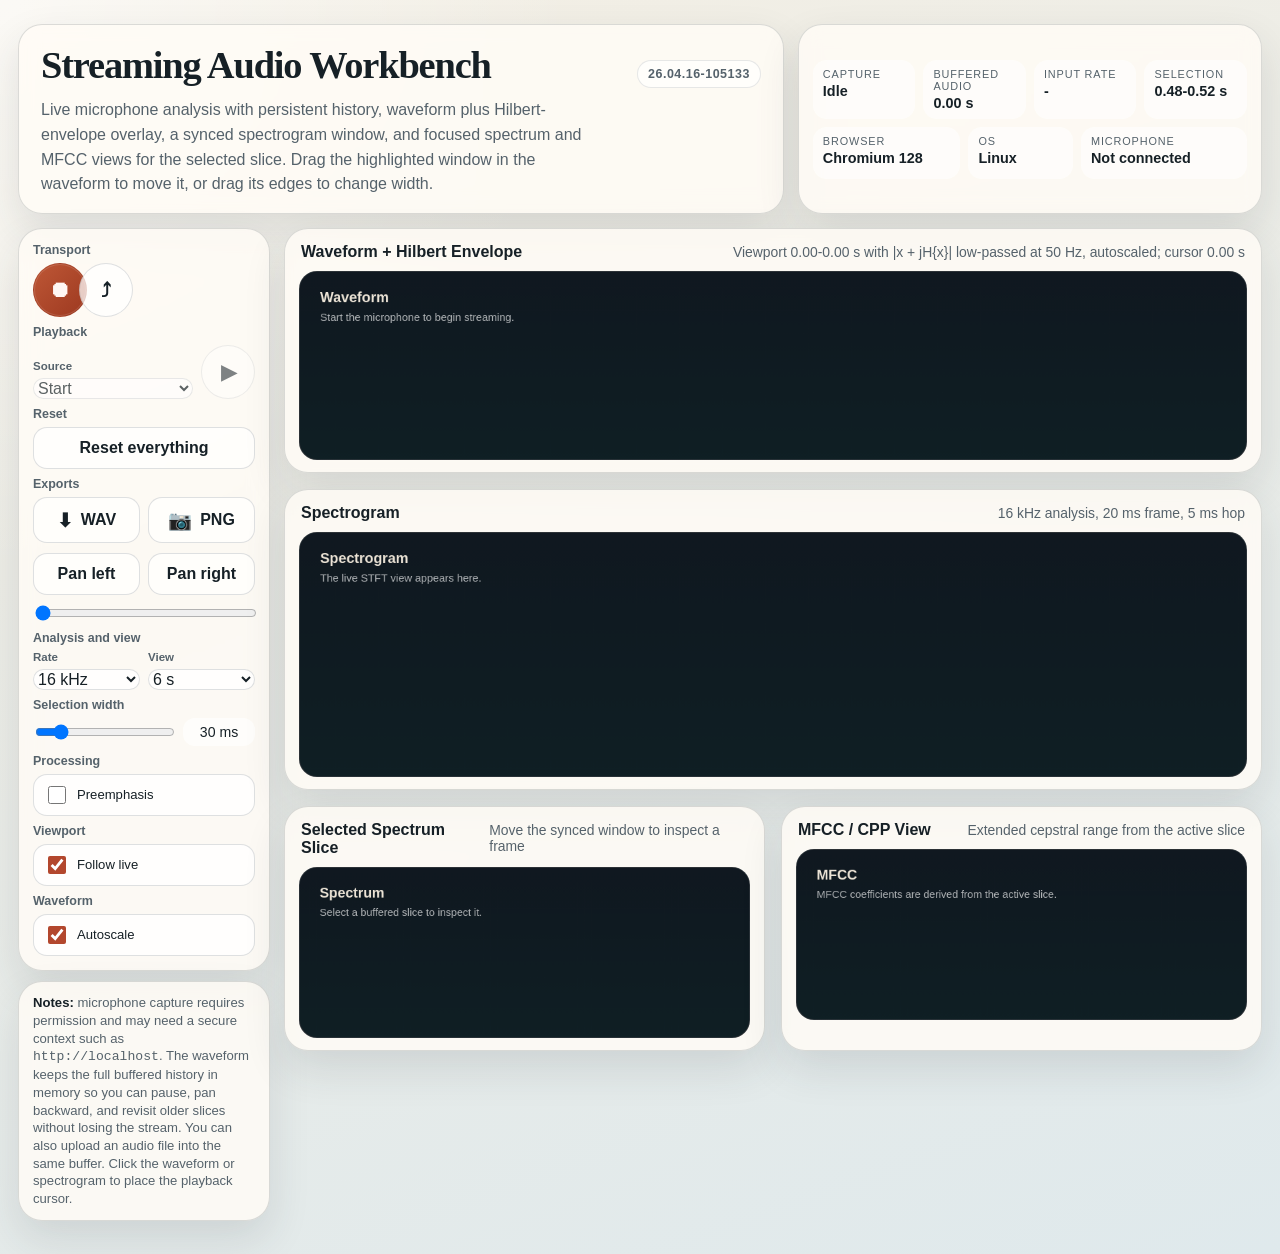
==== utilities/streaming-audio-workbench/streaming_audio_workbench.html @ 61037b50 "Add workbench update checklist and bump calver" ====
<!DOCTYPE html>
<html lang="en">
  <head>
    <meta charset="UTF-8" />
    <meta name="viewport" content="width=device-width, initial-scale=1.0" />
    <title>Streaming Audio Workbench</title>
    <style>
      :root {
        --bg-top: #f4efe4;
        --bg-bottom: #dfe9ec;
        --panel: rgba(255, 252, 246, 0.84);
        --panel-border: rgba(58, 71, 80, 0.18);
        --text: #162026;
        --muted: #55626b;
        --accent: #b3472d;
        --accent-soft: rgba(179, 71, 45, 0.14);
        --accent-strong: rgba(179, 71, 45, 0.78);
        --teal: #1d6b72;
        --shadow: 0 18px 42px rgba(40, 53, 61, 0.12);
      }

      * {
        box-sizing: border-box;
      }

      body {
        margin: 0;
        min-height: 100vh;
        font-family: "Avenir Next", "Segoe UI", sans-serif;
        color: var(--text);
        background:
          radial-gradient(circle at top left, rgba(255, 255, 255, 0.65), transparent 32%),
          linear-gradient(160deg, var(--bg-top), var(--bg-bottom));
      }

      .page {
        max-width: 1520px;
        margin: 0 auto;
        padding: 24px 18px 34px;
      }

      .hero {
        display: grid;
        grid-template-columns: minmax(0, 1.65fr) minmax(320px, 1fr);
        gap: 14px;
        align-items: stretch;
        margin-bottom: 14px;
      }

      .panel {
        background: var(--panel);
        border: 1px solid var(--panel-border);
        border-radius: 24px;
        box-shadow: var(--shadow);
        backdrop-filter: blur(10px);
      }

      .hero-copy {
        padding: 20px 22px 16px;
      }

      .hero-title-row {
        display: flex;
        align-items: baseline;
        justify-content: space-between;
        gap: 14px;
        margin-bottom: 10px;
      }

      h1 {
        margin: 0;
        font-family: Georgia, "Times New Roman", serif;
        font-size: clamp(2rem, 3vw, 3rem);
        font-weight: 600;
        line-height: 1.05;
        letter-spacing: -0.03em;
      }

      .version-badge {
        flex: 0 0 auto;
        padding: 6px 10px;
        border-radius: 999px;
        background: rgba(255, 255, 255, 0.72);
        border: 1px solid rgba(52, 65, 74, 0.12);
        color: var(--muted);
        font-size: 0.78rem;
        font-weight: 700;
        letter-spacing: 0.04em;
        font-variant-numeric: tabular-nums;
        white-space: nowrap;
      }

      .hero-copy p {
        margin: 0;
        max-width: 62ch;
        color: var(--muted);
        line-height: 1.55;
      }

      .status-card {
        display: flex;
        align-items: center;
        padding: 14px;
      }

      .status-grid {
        width: 100%;
        display: grid;
        gap: 8px;
      }

      .status-row {
        display: grid;
        gap: 8px;
      }

      .status-row-audio {
        grid-template-columns: repeat(4, minmax(0, 1fr));
      }

      .status-row-system {
        grid-template-columns: minmax(0, 1.2fr) minmax(0, 0.85fr) minmax(0, 1.35fr);
      }

      .metric {
        min-height: 52px;
        padding: 8px 10px;
        border-radius: 14px;
        background: rgba(255, 255, 255, 0.56);
      }

      .metric-label {
        display: block;
        font-size: 0.68rem;
        text-transform: uppercase;
        letter-spacing: 0.08em;
        color: var(--muted);
      }

      .metric-value {
        display: block;
        margin-top: 3px;
        font-size: 0.9rem;
        font-weight: 600;
      }

      .controls {
        padding: 14px;
      }

      .sidebar-stack {
        display: grid;
        gap: 10px;
        align-self: start;
      }

      .workspace {
        display: grid;
        grid-template-columns: minmax(214px, 252px) minmax(0, 1fr);
        gap: 14px;
        align-items: start;
      }

      .workspace .sidebar-stack {
        position: sticky;
        top: 20px;
      }

      .control-grid {
        display: grid;
        grid-template-columns: 1fr;
        gap: 8px;
      }

      .control {
        display: flex;
        flex-direction: column;
        gap: 6px;
      }

      .control label,
      .range-label,
      .toggle-label {
        font-size: 0.78rem;
        font-weight: 600;
        color: var(--muted);
      }

      .split-row {
        display: grid;
        grid-template-columns: repeat(2, minmax(0, 1fr));
        gap: 8px;
      }

      .mini-field {
        display: flex;
        flex-direction: column;
        gap: 6px;
      }

      .mini-label {
        font-size: 0.72rem;
        font-weight: 600;
        color: var(--muted);
      }

      button,
      select,
      input[type="range"] {
        width: 100%;
      }

      button,
      select {
        border: 1px solid rgba(52, 65, 74, 0.16);
        border-radius: 14px;
        background: rgba(255, 255, 255, 0.82);
        color: var(--text);
        font: inherit;
      }

      button {
        padding: 11px 14px;
        font-weight: 600;
        cursor: pointer;
        transition: transform 140ms ease, box-shadow 140ms ease, background 140ms ease;
      }

      button:hover:not(:disabled) {
        transform: translateY(-1px);
        box-shadow: 0 10px 18px rgba(34, 47, 56, 0.1);
      }

      button:disabled {
        cursor: default;
        opacity: 0.55;
      }

      [hidden] {
        display: none !important;
      }

      .primary {
        background: linear-gradient(135deg, #be5736, #9d3920);
        color: #fff7f4;
        border-color: rgba(137, 49, 27, 0.2);
      }

      .secondary {
        background: rgba(255, 255, 255, 0.74);
      }

      .transport-row {
        display: grid;
        grid-template-columns: repeat(5, minmax(0, 1fr));
        gap: 8px;
        justify-items: start;
      }

      .action-row {
        display: grid;
        grid-template-columns: repeat(2, minmax(0, 1fr));
        gap: 8px;
      }

      .playback-row {
        display: grid;
        grid-template-columns: minmax(0, 1fr) auto;
        gap: 8px;
        align-items: end;
      }

      .playback-actions {
        display: grid;
        grid-auto-flow: column;
        grid-auto-columns: min-content;
        gap: 6px;
      }

      .transport-button {
        display: inline-flex;
        align-items: center;
        justify-content: center;
        gap: 8px;
        min-height: 46px;
        padding: 10px 12px;
      }

      .transport-icon {
        font-size: 1.2rem;
        line-height: 1;
      }

      .icon-only {
        gap: 0;
        width: 54px;
        min-width: 54px;
        min-height: 54px;
        padding: 0;
        border-radius: 999px;
        font-size: 0;
      }

      .icon-only .transport-icon {
        font-size: 1.25rem;
      }

      .transport-record {
        box-shadow: inset 0 0 0 1px rgba(255, 255, 255, 0.12);
      }

      .transport-record .transport-icon {
        font-size: 1.35rem;
      }

      .toggle {
        display: flex;
        align-items: center;
        gap: 8px;
        padding: 8px 10px;
        border-radius: 14px;
        background: rgba(255, 255, 255, 0.82);
        border: 1px solid rgba(52, 65, 74, 0.16);
        font-size: 0.82rem;
        line-height: 1.25;
      }

      .toggle input {
        width: 18px;
        height: 18px;
        accent-color: var(--accent);
      }

      .range-with-output {
        display: grid;
        grid-template-columns: minmax(0, 1fr) auto;
        gap: 10px;
        align-items: center;
      }

      .range-output {
        min-width: 4.5rem;
        padding: 6px 8px;
        border-radius: 12px;
        text-align: center;
        font-size: 0.88rem;
        font-variant-numeric: tabular-nums;
        background: rgba(255, 255, 255, 0.66);
      }

      .pan-row {
        display: grid;
        grid-template-columns: repeat(2, minmax(0, 1fr));
        gap: 8px;
        margin-top: 2px;
        align-items: center;
      }

      .pan-row input[type="range"] {
        grid-column: 1 / -1;
      }

      .plots {
        display: grid;
        gap: 16px;
      }

      .plot-span-2 {
        grid-column: 1 / -1;
      }

      .plot-card {
        padding: 14px 14px 12px;
      }

      .plot-head {
        display: flex;
        justify-content: space-between;
        gap: 10px;
        align-items: baseline;
        margin: 0 2px 10px;
      }

      .plot-title {
        margin: 0;
        font-size: 1rem;
        font-weight: 700;
      }

      .plot-subtitle {
        color: var(--muted);
        font-size: 0.87rem;
      }

      canvas {
        width: 100%;
        display: block;
        border-radius: 18px;
        background:
          linear-gradient(180deg, rgba(17, 27, 34, 0.98), rgba(15, 22, 28, 0.95)),
          linear-gradient(135deg, rgba(29, 107, 114, 0.18), rgba(179, 71, 45, 0.14));
        border: 1px solid rgba(255, 255, 255, 0.08);
      }

      .bottom-row {
        display: grid;
        grid-template-columns: repeat(2, minmax(0, 1fr));
        gap: 16px;
      }

      .help {
        padding: 12px 14px;
        color: var(--muted);
        line-height: 1.35;
        font-size: 0.82rem;
      }

      .help strong {
        color: var(--text);
      }

      @media (max-width: 980px) {
        .hero,
        .workspace,
        .bottom-row {
          grid-template-columns: 1fr;
        }

        .hero-title-row {
          flex-direction: column;
          align-items: flex-start;
          gap: 8px;
        }

        .status-row-audio,
        .status-row-system {
          grid-template-columns: repeat(2, minmax(0, 1fr));
        }

        .workspace .sidebar-stack {
          position: static;
        }

        .pan-row {
          grid-template-columns: 1fr;
        }

        .transport-row {
          grid-template-columns: repeat(2, minmax(0, 1fr));
        }

        .action-row {
          grid-template-columns: 1fr;
        }

        .playback-row {
          grid-template-columns: 1fr;
        }
      }
    </style>
  </head>
  <body>
    <main class="page">
      <section class="hero">
        <article class="panel hero-copy">
          <div class="hero-title-row">
            <h1>Streaming Audio Workbench</h1>
            <span class="version-badge" id="versionLabel">26.04.16-105133</span>
          </div>
          <p>
            Live microphone analysis with persistent history, waveform plus Hilbert-envelope
            overlay, a synced spectrogram window, and focused spectrum and MFCC views for the
            selected slice. Drag the highlighted window in the waveform to move it, or drag its
            edges to change width.
          </p>
        </article>
        <aside class="panel status-card">
          <div class="status-grid">
            <div class="status-row status-row-audio">
              <div class="metric">
                <span class="metric-label">Capture</span>
                <span class="metric-value" id="statusLabel">Idle</span>
              </div>
              <div class="metric">
                <span class="metric-label">Buffered Audio</span>
                <span class="metric-value" id="bufferDurationLabel">0.00 s</span>
              </div>
              <div class="metric">
                <span class="metric-label">Input Rate</span>
                <span class="metric-value" id="inputRateLabel">-</span>
              </div>
              <div class="metric">
                <span class="metric-label">Selection</span>
                <span class="metric-value" id="selectionLabel">0.00-0.03 s</span>
              </div>
            </div>
            <div class="status-row status-row-system">
              <div class="metric">
                <span class="metric-label">Browser</span>
                <span class="metric-value" id="browserLabel">Detecting...</span>
              </div>
              <div class="metric">
                <span class="metric-label">OS</span>
                <span class="metric-value" id="osLabel">Detecting...</span>
              </div>
              <div class="metric">
                <span class="metric-label">Microphone</span>
                <span class="metric-value" id="microphoneLabel">Not connected</span>
              </div>
            </div>
          </div>
        </aside>
      </section>

      <section class="workspace">
        <aside class="sidebar-stack">
          <section class="panel controls">
            <div class="control-grid">
              <div class="control">
                <label>Transport</label>
                <div class="transport-row">
                  <button
                    class="primary transport-button icon-only transport-record"
                    id="recordButton"
                    aria-label="Record"
                    title="Record"
                  >
                    <span class="transport-icon" aria-hidden="true">⏺</span>
                  </button>
                  <button
                    class="secondary transport-button icon-only"
                    id="pauseCaptureButton"
                    aria-label="Pause capture"
                    title="Pause capture"
                    hidden
                  >
                    <span class="transport-icon" aria-hidden="true">⏸</span>
                  </button>
                  <button
                    class="secondary transport-button icon-only"
                    id="resumeCaptureButton"
                    aria-label="Resume capture"
                    title="Resume capture"
                    hidden
                  >
                    <span class="transport-icon" aria-hidden="true">▶</span>
                  </button>
                  <button
                    class="secondary transport-button icon-only"
                    id="stopCaptureButton"
                    aria-label="Stop capture"
                    title="Stop capture"
                    hidden
                  >
                    <span class="transport-icon" aria-hidden="true">⏹</span>
                  </button>
                  <button
                    class="secondary transport-button icon-only"
                    id="uploadAudioButton"
                    aria-label="Upload audio file"
                    title="Upload audio file"
                  >
                    <span class="transport-icon" aria-hidden="true">⤴</span>
                  </button>
                </div>
                <input id="uploadAudioInput" type="file" accept="audio/*" hidden />
              </div>
              <div class="control">
                <label>Playback</label>
                <div class="playback-row">
                  <div class="mini-field">
                    <span class="mini-label">Source</span>
                    <select id="playbackModeSelect">
                      <option value="start">Start</option>
                      <option value="selection">Selection</option>
                      <option value="window">Window</option>
                      <option value="cursor">Cursor</option>
                    </select>
                  </div>
                  <div class="playback-actions">
                    <button
                      class="secondary transport-button icon-only"
                      id="playButton"
                      aria-label="Play buffered audio"
                      title="Play buffered audio"
                    >
                      <span class="transport-icon" aria-hidden="true">▶</span>
                    </button>
                    <button
                      class="secondary transport-button icon-only"
                      id="pausePlaybackButton"
                      aria-label="Pause playback"
                      title="Pause playback"
                      hidden
                    >
                      <span class="transport-icon" aria-hidden="true">⏸</span>
                    </button>
                    <button
                      class="secondary transport-button icon-only"
                      id="stopPlaybackButton"
                      aria-label="Stop playback"
                      title="Stop playback"
                      hidden
                    >
                      <span class="transport-icon" aria-hidden="true">⏹</span>
                    </button>
                  </div>
                </div>
              </div>
              <div class="control">
                <label>Reset</label>
                <button class="secondary" id="resetButton">Reset everything</button>
              </div>
              <div class="control">
                <label>Exports</label>
                <div class="action-row">
                  <button class="secondary transport-button" id="saveAudioButton" aria-label="Download WAV">
                    <span class="transport-icon" aria-hidden="true">⬇</span>
                    <span>WAV</span>
                  </button>
                  <button
                    class="secondary transport-button"
                    id="screenshotButton"
                    aria-label="Save PNG snapshot"
                  >
                    <span class="transport-icon" aria-hidden="true">📷</span>
                    <span>PNG</span>
                  </button>
                </div>
              </div>
              <div class="pan-row">
                <button class="secondary" id="panLeftButton">Pan left</button>
                <button class="secondary" id="panRightButton">Pan right</button>
                <input id="panSlider" type="range" min="0" max="0" step="0.01" value="0" />
              </div>
              <div class="control">
                <label>Analysis and view</label>
                <div class="split-row">
                  <div class="mini-field">
                    <span class="mini-label">Rate</span>
                    <select id="analysisRateSelect">
                      <option value="original">Original</option>
                      <option value="8000">8 kHz</option>
                      <option value="10000">10 kHz</option>
                      <option value="16000" selected>16 kHz</option>
                    </select>
                  </div>
                  <div class="mini-field">
                    <span class="mini-label">View</span>
                    <select id="viewDurationSelect">
                      <option value="2">2 s</option>
                      <option value="4">4 s</option>
                      <option value="6" selected>6 s</option>
                      <option value="10">10 s</option>
                      <option value="15">15 s</option>
                    </select>
                  </div>
                </div>
              </div>
              <div class="control">
                <label class="range-label" for="windowWidthRange">Selection width</label>
                <div class="range-with-output">
                  <input id="windowWidthRange" type="range" min="15" max="120" step="1" value="30" />
                  <output class="range-output" id="windowWidthOutput">30 ms</output>
                </div>
              </div>
              <div class="control">
                <label class="toggle-label">Processing</label>
                <div class="toggle">
                  <input id="preemphasisToggle" type="checkbox" />
                  <span>Preemphasis</span>
                </div>
              </div>
              <div class="control">
                <label class="toggle-label">Viewport</label>
                <div class="toggle">
                  <input id="followLiveToggle" type="checkbox" checked />
                  <span>Follow live</span>
                </div>
              </div>
              <div class="control">
                <label class="toggle-label">Waveform</label>
                <div class="toggle">
                  <input id="waveformAutoscaleToggle" type="checkbox" checked />
                  <span>Autoscale</span>
                </div>
              </div>
            </div>
          </section>

          <section class="panel help">
            <strong>Notes:</strong> microphone capture requires permission and may need a secure
            context such as <code>http://localhost</code>. The waveform keeps the full buffered
            history in memory so you can pause, pan backward, and revisit older slices without
            losing the stream. You can also upload an audio file into the same buffer. Click the
            waveform or spectrogram to place the playback cursor.
          </section>
        </aside>

        <section class="plots">
          <article class="panel plot-card plot-span-2">
            <div class="plot-head">
              <h2 class="plot-title">Waveform + Hilbert Envelope</h2>
              <span class="plot-subtitle" id="waveformSubtitle">No audio buffered yet</span>
            </div>
            <canvas id="waveformCanvas" width="1320" height="260"></canvas>
          </article>

          <article class="panel plot-card plot-span-2">
            <div class="plot-head">
              <h2 class="plot-title">Spectrogram</h2>
              <span class="plot-subtitle" id="spectrogramSubtitle">Fixed STFT window with synced selection overlay</span>
            </div>
            <canvas id="spectrogramCanvas" width="1320" height="340"></canvas>
          </article>

          <div class="bottom-row">
            <article class="panel plot-card">
              <div class="plot-head">
                <h2 class="plot-title">Selected Spectrum Slice</h2>
                <span class="plot-subtitle" id="spectrumSubtitle">Move the synced window to inspect a frame</span>
              </div>
              <canvas id="spectrumCanvas" width="640" height="240"></canvas>
            </article>

            <article class="panel plot-card">
              <div class="plot-head">
                <h2 class="plot-title">MFCC / CPP View</h2>
                <span class="plot-subtitle" id="mfccSubtitle">Extended cepstral range from the active slice</span>
              </div>
              <canvas id="mfccCanvas" width="640" height="240"></canvas>
            </article>
          </div>
        </section>
      </section>
    </main>

    <script>
      const buildVersion = "26.04.16-105133";

      const state = {
        audioContext: null,
        mediaStream: null,
        sourceNode: null,
        captureNode: null,
        playbackAudioContext: null,
        playbackSource: null,
        usingWorklet: false,
        isStarted: false,
        isPaused: false,
        isPlayingBack: false,
        isPlaybackPaused: false,
        inputSampleRate: 0,
        loadedAudioLabel: "",
        chunks: [],
        totalSamples: 0,
        analysisRate: "16000",
        playbackMode: "start",
        viewDurationSec: 6.0,
        viewportStartSec: 0.0,
        playCursorSec: 0.0,
        selectionCenterSec: 0.5,
        selectionWidthSec: 0.03,
        spectrogramFrameSec: 0.02,
        spectrogramHopSec: 0.005,
        hilbertEnvelopeCutoffHz: 50,
        followLive: true,
        usePreemphasis: false,
        waveformAutoScale: true,
        renderScheduled: false,
        isRendering: false,
        needsAnotherRender: false,
        dragState: null,
      };

      const elements = {
        recordButton: document.getElementById("recordButton"),
        playButton: document.getElementById("playButton"),
        resumeCaptureButton: document.getElementById("resumeCaptureButton"),
        pauseCaptureButton: document.getElementById("pauseCaptureButton"),
        stopCaptureButton: document.getElementById("stopCaptureButton"),
        uploadAudioButton: document.getElementById("uploadAudioButton"),
        uploadAudioInput: document.getElementById("uploadAudioInput"),
        pausePlaybackButton: document.getElementById("pausePlaybackButton"),
        stopPlaybackButton: document.getElementById("stopPlaybackButton"),
        resetButton: document.getElementById("resetButton"),
        saveAudioButton: document.getElementById("saveAudioButton"),
        screenshotButton: document.getElementById("screenshotButton"),
        analysisRateSelect: document.getElementById("analysisRateSelect"),
        playbackModeSelect: document.getElementById("playbackModeSelect"),
        preemphasisToggle: document.getElementById("preemphasisToggle"),
        followLiveToggle: document.getElementById("followLiveToggle"),
        waveformAutoscaleToggle: document.getElementById("waveformAutoscaleToggle"),
        viewDurationSelect: document.getElementById("viewDurationSelect"),
        windowWidthRange: document.getElementById("windowWidthRange"),
        windowWidthOutput: document.getElementById("windowWidthOutput"),
        panLeftButton: document.getElementById("panLeftButton"),
        panRightButton: document.getElementById("panRightButton"),
        panSlider: document.getElementById("panSlider"),
        waveformCanvas: document.getElementById("waveformCanvas"),
        spectrogramCanvas: document.getElementById("spectrogramCanvas"),
        spectrumCanvas: document.getElementById("spectrumCanvas"),
        mfccCanvas: document.getElementById("mfccCanvas"),
        statusLabel: document.getElementById("statusLabel"),
        bufferDurationLabel: document.getElementById("bufferDurationLabel"),
        inputRateLabel: document.getElementById("inputRateLabel"),
        selectionLabel: document.getElementById("selectionLabel"),
        browserLabel: document.getElementById("browserLabel"),
        osLabel: document.getElementById("osLabel"),
        microphoneLabel: document.getElementById("microphoneLabel"),
        versionLabel: document.getElementById("versionLabel"),
        waveformSubtitle: document.getElementById("waveformSubtitle"),
        spectrogramSubtitle: document.getElementById("spectrogramSubtitle"),
        spectrumSubtitle: document.getElementById("spectrumSubtitle"),
        mfccSubtitle: document.getElementById("mfccSubtitle"),
      };

      const paletteStops = [
        [0.0, [6, 12, 28]],
        [0.2, [16, 44, 81]],
        [0.42, [27, 102, 117]],
        [0.66, [223, 146, 65]],
        [0.84, [238, 208, 137]],
        [1.0, [255, 244, 224]],
      ];

      function clamp(value, min, max) {
        return Math.min(Math.max(value, min), max);
      }

      function nextPowerOfTwo(value) {
        let power = 1;
        while (power < value) {
          power <<= 1;
        }
        return power;
      }

      function parseBrowserInfo() {
        const userAgent = navigator.userAgent || "";
        const uaData = navigator.userAgentData;
        if (uaData && Array.isArray(uaData.brands) && uaData.brands.length) {
          const preferredBrand =
            uaData.brands.find((brand) => !/Not/i.test(brand.brand)) || uaData.brands[0];
          const version = preferredBrand.version ? ` ${preferredBrand.version}` : "";
          return `${preferredBrand.brand}${version}`.trim();
        }
        if (/Edg\//.test(userAgent)) {
          return `Microsoft Edge ${userAgent.match(/Edg\/([\d.]+)/)?.[1] || ""}`.trim();
        }
        if (/Chrome\//.test(userAgent) && !/Edg\//.test(userAgent)) {
          return `Chrome ${userAgent.match(/Chrome\/([\d.]+)/)?.[1] || ""}`.trim();
        }
        if (/Firefox\//.test(userAgent)) {
          return `Firefox ${userAgent.match(/Firefox\/([\d.]+)/)?.[1] || ""}`.trim();
        }
        if (/Safari\//.test(userAgent) && /Version\//.test(userAgent) && !/Chrome\//.test(userAgent)) {
          return `Safari ${userAgent.match(/Version\/([\d.]+)/)?.[1] || ""}`.trim();
        }
        return "Unknown browser";
      }

      function parseOsInfo() {
        const userAgent = navigator.userAgent || "";
        const platform = navigator.userAgentData?.platform || navigator.platform || "";
        if (/Windows/i.test(platform) || /Windows/i.test(userAgent)) {
          return "Windows";
        }
        if (/Mac/i.test(platform) || /Mac OS X/i.test(userAgent)) {
          return "macOS";
        }
        if (/Android/i.test(platform) || /Android/i.test(userAgent)) {
          return "Android";
        }
        if (/iPhone|iPad|iPod/i.test(userAgent)) {
          return "iOS";
        }
        if (/Linux/i.test(platform) || /Linux/i.test(userAgent)) {
          return "Linux";
        }
        return platform || "Unknown OS";
      }

      function updateEnvironmentInfo() {
        elements.browserLabel.textContent = parseBrowserInfo();
        elements.osLabel.textContent = parseOsInfo();
        elements.versionLabel.textContent = buildVersion;
      }

      function refreshMicrophoneLabel() {
        let label = "Not connected";
        const track = state.mediaStream?.getAudioTracks?.()[0];
        if (track) {
          label = track.label || "Connected microphone";
          const settings = typeof track.getSettings === "function" ? track.getSettings() : {};
          if (!track.label && settings.deviceId) {
            label = `Device ${settings.deviceId}`;
          }
        } else if (state.loadedAudioLabel) {
          label = `Loaded: ${state.loadedAudioLabel}`;
        }
        elements.microphoneLabel.textContent = label;
      }

      function totalDurationSec() {
        if (!state.inputSampleRate) {
          return 0.0;
        }
        return state.totalSamples / state.inputSampleRate;
      }

      function getViewportBounds() {
        const totalDuration = totalDurationSec();
        const start = clamp(state.viewportStartSec, 0, Math.max(0, totalDuration - state.viewDurationSec));
        const end = Math.min(totalDuration, start + state.viewDurationSec);
        return {
          start,
          end,
          duration: Math.max(1e-6, end - start),
        };
      }

      function updateStatus() {
        const totalDuration = totalDurationSec();
        elements.bufferDurationLabel.textContent = `${totalDuration.toFixed(2)} s`;
        elements.inputRateLabel.textContent = state.inputSampleRate
          ? `${Math.round(state.inputSampleRate)} Hz`
          : "-";
        const selectionStart = Math.max(0, state.selectionCenterSec - state.selectionWidthSec / 2);
        const selectionEnd = selectionStart + state.selectionWidthSec;
        elements.selectionLabel.textContent = `${selectionStart.toFixed(2)}-${selectionEnd.toFixed(2)} s`;

        if (!state.isStarted && totalDuration > 0) {
          elements.statusLabel.textContent = "Stopped";
        } else if (!state.isStarted) {
          elements.statusLabel.textContent = "Idle";
        } else if (state.isPaused) {
          elements.statusLabel.textContent = "Paused";
        } else {
          elements.statusLabel.textContent = "Recording";
        }

        updateTransportControls();
        updatePlaybackControls();
      }

      function updateTransportControls() {
        const hasCapture = state.isStarted;
        elements.recordButton.hidden = hasCapture;
        elements.pauseCaptureButton.hidden = !hasCapture || state.isPaused;
        elements.resumeCaptureButton.hidden = !hasCapture || !state.isPaused;
        elements.stopCaptureButton.hidden = !hasCapture;
      }

      function updatePlaybackControls() {
        const hasBufferedAudio = totalDurationSec() > 0;
        elements.playButton.hidden = state.isPlayingBack && !state.isPlaybackPaused;
        elements.pausePlaybackButton.hidden = !state.isPlayingBack || state.isPlaybackPaused;
        elements.stopPlaybackButton.hidden = !state.isPlayingBack;
        elements.playButton.disabled = !hasBufferedAudio;
        elements.playbackModeSelect.disabled = !hasBufferedAudio;
      }

      function getEffectiveAnalysisRate() {
        if (state.analysisRate === "original") {
          return state.inputSampleRate || 16000;
        }
        return Number(state.analysisRate) || 16000;
      }

      function updateWindowWidthOutput() {
        elements.windowWidthOutput.textContent = `${Math.round(state.selectionWidthSec * 1000)} ms`;
      }

      function syncControlsToState() {
        elements.analysisRateSelect.value = String(state.analysisRate);
        elements.playbackModeSelect.value = state.playbackMode;
        elements.viewDurationSelect.value = String(state.viewDurationSec);
        elements.windowWidthRange.value = String(Math.round(state.selectionWidthSec * 1000));
        elements.preemphasisToggle.checked = state.usePreemphasis;
        elements.followLiveToggle.checked = state.followLive;
        elements.waveformAutoscaleToggle.checked = state.waveformAutoScale;
        updateWindowWidthOutput();
      }

      function syncSelectionToViewport() {
        const totalDuration = totalDurationSec();
        if (totalDuration <= 0) {
          state.viewportStartSec = 0.0;
          state.playCursorSec = 0.0;
          state.selectionCenterSec = state.selectionWidthSec / 2;
          return;
        }

        const viewportMaxStart = Math.max(0, totalDuration - state.viewDurationSec);
        state.viewportStartSec = clamp(state.viewportStartSec, 0, viewportMaxStart);
        const viewportEnd = Math.min(totalDuration, state.viewportStartSec + state.viewDurationSec);
        const minCenter = state.viewportStartSec + state.selectionWidthSec / 2;
        const maxCenter = Math.max(minCenter, viewportEnd - state.selectionWidthSec / 2);
        state.selectionCenterSec = clamp(state.selectionCenterSec, minCenter, maxCenter);
        state.playCursorSec = clamp(state.playCursorSec, 0, totalDuration);
      }

      function updatePanSlider() {
        const maxStart = Math.max(0, totalDurationSec() - state.viewDurationSec);
        elements.panSlider.max = maxStart.toFixed(3);
        elements.panSlider.value = clamp(state.viewportStartSec, 0, maxStart).toFixed(3);
      }

      function setFollowLive(enabled) {
        state.followLive = enabled;
        elements.followLiveToggle.checked = enabled;
        if (enabled) {
          const totalDuration = totalDurationSec();
          state.viewportStartSec = Math.max(0, totalDuration - state.viewDurationSec);
          syncSelectionToViewport();
        }
        updatePanSlider();
        scheduleRender();
      }

      function describeViewport() {
        const viewport = getViewportBounds();
        const analysisRate = getEffectiveAnalysisRate();
        const analysisRateLabel =
          state.analysisRate === "original"
            ? `original ${Math.round(analysisRate)} Hz`
            : `${analysisRate / 1000} kHz`;
        elements.waveformSubtitle.textContent =
          `Viewport ${viewport.start.toFixed(2)}-${viewport.end.toFixed(2)} s with |x + jH{x}| low-passed at ${state.hilbertEnvelopeCutoffHz} Hz${state.waveformAutoScale ? ", autoscaled" : ", fixed +/-1 scale"}; cursor ${state.playCursorSec.toFixed(2)} s`;
        elements.spectrogramSubtitle.textContent =
          `${analysisRateLabel} analysis, ${Math.round(state.spectrogramFrameSec * 1000)} ms frame, ${Math.round(state.spectrogramHopSec * 1000)} ms hop${state.usePreemphasis ? ", preemphasis on" : ""}`;
      }

      function scheduleRender() {
        if (state.isRendering) {
          state.needsAnotherRender = true;
          return;
        }
        if (state.renderScheduled) {
          return;
        }
        state.renderScheduled = true;
        requestAnimationFrame(() => {
          state.renderScheduled = false;
          renderAll();
        });
      }

      function paintCanvasMessage(canvas, title, detail) {
        const ctx = canvas.getContext("2d");
        ctx.clearRect(0, 0, canvas.width, canvas.height);
        const gradient = ctx.createLinearGradient(0, 0, 0, canvas.height);
        gradient.addColorStop(0, "#101820");
        gradient.addColorStop(1, "#0f1f24");
        ctx.fillStyle = gradient;
        ctx.fillRect(0, 0, canvas.width, canvas.height);
        ctx.fillStyle = "rgba(255, 245, 230, 0.92)";
        ctx.font = '600 20px "Avenir Next", "Segoe UI", sans-serif';
        ctx.fillText(title, 28, 42);
        ctx.fillStyle = "rgba(227, 229, 230, 0.76)";
        ctx.font = '15px "Avenir Next", "Segoe UI", sans-serif';
        ctx.fillText(detail, 28, 68);
      }

      function getSelectionBounds() {
        return {
          start: state.selectionCenterSec - state.selectionWidthSec / 2,
          end: state.selectionCenterSec + state.selectionWidthSec / 2,
        };
      }

      function extractSamples(startSample, endSample) {
        const safeStart = Math.max(0, startSample);
        const safeEnd = Math.max(safeStart, Math.min(endSample, state.totalSamples));
        const length = Math.max(0, safeEnd - safeStart);
        const output = new Float32Array(length);
        if (!length) {
          return output;
        }

        let writeOffset = 0;
        let cursor = 0;
        for (const chunk of state.chunks) {
          const chunkStart = cursor;
          const chunkEnd = cursor + chunk.length;
          if (chunkEnd <= safeStart) {
            cursor = chunkEnd;
            continue;
          }
          if (chunkStart >= safeEnd) {
            break;
          }
          const localStart = Math.max(0, safeStart - chunkStart);
          const localEnd = Math.min(chunk.length, safeEnd - chunkStart);
          output.set(chunk.subarray(localStart, localEnd), writeOffset);
          writeOffset += localEnd - localStart;
          cursor = chunkEnd;
        }
        return output;
      }

      function extractSegment(startSec, endSec) {
        if (!state.inputSampleRate) {
          return new Float32Array(0);
        }
        const startSample = Math.floor(startSec * state.inputSampleRate);
        const endSample = Math.ceil(endSec * state.inputSampleRate);
        return extractSamples(startSample, endSample);
      }

      function getPlaybackRange() {
        const totalDuration = totalDurationSec();
        if (totalDuration <= 0) {
          return null;
        }
        if (state.playbackMode === "selection") {
          const selection = getSelectionBounds();
          return {
            start: clamp(selection.start, 0, totalDuration),
            end: clamp(selection.end, 0, totalDuration),
            label: "selection",
          };
        }
        if (state.playbackMode === "window") {
          const viewport = getViewportBounds();
          return {
            start: viewport.start,
            end: viewport.end,
            label: "window",
          };
        }
        if (state.playbackMode === "cursor") {
          const start = clamp(state.playCursorSec, 0, totalDuration);
          return {
            start,
            end: totalDuration,
            label: "cursor",
          };
        }
        return {
          start: 0,
          end: totalDuration,
          label: "start",
        };
      }

      function audioBufferToMono(buffer) {
        if (buffer.numberOfChannels === 1) {
          return new Float32Array(buffer.getChannelData(0));
        }
        const mono = new Float32Array(buffer.length);
        for (let channelIndex = 0; channelIndex < buffer.numberOfChannels; channelIndex += 1) {
          const channel = buffer.getChannelData(channelIndex);
          for (let sampleIndex = 0; sampleIndex < buffer.length; sampleIndex += 1) {
            mono[sampleIndex] += channel[sampleIndex];
          }
        }
        const scale = 1 / buffer.numberOfChannels;
        for (let sampleIndex = 0; sampleIndex < mono.length; sampleIndex += 1) {
          mono[sampleIndex] *= scale;
        }
        return mono;
      }

      async function stopPlayback() {
        const source = state.playbackSource;
        if (source) {
          source.onended = null;
          try {
            source.stop();
          } catch (error) {
            console.warn("Playback source stop failed.", error);
          }
          try {
            source.disconnect();
          } catch (error) {
            console.warn("Playback source disconnect failed.", error);
          }
        }
        if (state.playbackAudioContext) {
          try {
            await state.playbackAudioContext.close();
          } catch (error) {
            console.warn("Playback AudioContext close failed.", error);
          }
        }
        state.playbackAudioContext = null;
        state.playbackSource = null;
        state.isPlayingBack = false;
        state.isPlaybackPaused = false;
        updatePlaybackControls();
        scheduleRender();
      }

      async function pausePlayback() {
        if (!state.isPlayingBack || state.isPlaybackPaused || !state.playbackAudioContext) {
          return;
        }
        await state.playbackAudioContext.suspend();
        state.isPlaybackPaused = true;
        updatePlaybackControls();
        scheduleRender();
      }

      async function playBufferedAudio() {
        if (state.isPlayingBack && state.isPlaybackPaused && state.playbackAudioContext) {
          await state.playbackAudioContext.resume();
          state.isPlaybackPaused = false;
          updatePlaybackControls();
          scheduleRender();
          return;
        }
        if (state.isPlayingBack) {
          return;
        }

        const playbackRange = getPlaybackRange();
        if (!playbackRange) {
          alert("No buffered audio is available for playback yet.");
          return;
        }

        const samples = extractSegment(playbackRange.start, playbackRange.end);
        if (!samples.length || playbackRange.end - playbackRange.start < 1e-3) {
          alert("The selected playback range is empty. Move the cursor or capture more audio.");
          return;
        }

        const AudioContextClass = window.AudioContext || window.webkitAudioContext;
        const playbackAudioContext = new AudioContextClass();
        await playbackAudioContext.resume();

        const buffer = playbackAudioContext.createBuffer(1, samples.length, state.inputSampleRate);
        buffer.copyToChannel(samples, 0);
        const source = playbackAudioContext.createBufferSource();
        source.buffer = buffer;
        source.connect(playbackAudioContext.destination);
        source.onended = async () => {
          if (state.playbackSource === source && !state.isPlaybackPaused) {
            await stopPlayback();
          }
        };

        state.playbackAudioContext = playbackAudioContext;
        state.playbackSource = source;
        state.isPlayingBack = true;
        state.isPlaybackPaused = false;
        source.start();
        updatePlaybackControls();
        scheduleRender();
      }

      function makeTimestampLabel() {
        return new Date().toISOString().replace(/[:.]/g, "-");
      }

      function triggerDownload(url, filename) {
        const anchor = document.createElement("a");
        anchor.href = url;
        anchor.download = filename;
        document.body.appendChild(anchor);
        anchor.click();
        anchor.remove();
      }

      async function saveBlob(blob, filename, mimeType = blob.type || "application/octet-stream") {
        if (window.showSaveFilePicker) {
          try {
            const handle = await window.showSaveFilePicker({
              suggestedName: filename,
              types: [
                {
                  description: mimeType,
                  accept: {
                    [mimeType]: [`.${filename.split(".").pop()}`],
                  },
                },
              ],
            });
            const writable = await handle.createWritable();
            await writable.write(blob);
            await writable.close();
            return;
          } catch (error) {
            if (error && error.name === "AbortError") {
              return;
            }
            console.warn("File picker save failed; falling back to browser download.", error);
          }
        }

        const url = URL.createObjectURL(blob);
        triggerDownload(url, filename);
        setTimeout(() => URL.revokeObjectURL(url), 1000);
      }

      function canvasToPngBlob(canvas) {
        return new Promise((resolve, reject) => {
          try {
            canvas.toBlob((blobResult) => {
              if (blobResult) {
                resolve(blobResult);
              } else {
                reject(new Error("The browser could not encode the image as PNG."));
              }
            }, "image/png");
          } catch (error) {
            reject(error);
          }
        });
      }

      function encodeWav(samples, sampleRate) {
        const bytesPerSample = 2;
        const dataSize = samples.length * bytesPerSample;
        const buffer = new ArrayBuffer(44 + dataSize);
        const view = new DataView(buffer);

        function writeString(offset, text) {
          for (let i = 0; i < text.length; i += 1) {
            view.setUint8(offset + i, text.charCodeAt(i));
          }
        }

        writeString(0, "RIFF");
        view.setUint32(4, 36 + dataSize, true);
        writeString(8, "WAVE");
        writeString(12, "fmt ");
        view.setUint32(16, 16, true);
        view.setUint16(20, 1, true);
        view.setUint16(22, 1, true);
        view.setUint32(24, sampleRate, true);
        view.setUint32(28, sampleRate * bytesPerSample, true);
        view.setUint16(32, bytesPerSample, true);
        view.setUint16(34, 8 * bytesPerSample, true);
        writeString(36, "data");
        view.setUint32(40, dataSize, true);

        let offset = 44;
        for (let i = 0; i < samples.length; i += 1) {
          const clamped = clamp(samples[i], -1, 1);
          const pcm = clamped < 0 ? clamped * 0x8000 : clamped * 0x7fff;
          view.setInt16(offset, Math.round(pcm), true);
          offset += 2;
        }
        return new Blob([buffer], { type: "audio/wav" });
      }

      function exportBufferedAudioAsWav() {
        if (!state.totalSamples || !state.inputSampleRate) {
          alert("There is no buffered audio to save yet.");
          return;
        }
        const samples = extractSamples(0, state.totalSamples);
        const wavBlob = encodeWav(samples, Math.round(state.inputSampleRate));
        saveBlob(wavBlob, `streaming-audio-${makeTimestampLabel()}.wav`, "audio/wav");
      }

      async function captureScreenshotViaDisplayMedia() {
        if (!navigator.mediaDevices || !navigator.mediaDevices.getDisplayMedia) {
          throw new Error("Display capture is not available in this browser.");
        }

        const stream = await navigator.mediaDevices.getDisplayMedia({
          video: {
            preferCurrentTab: true,
          },
          audio: false,
        });

        try {
          const [track] = stream.getVideoTracks();
          if (!track) {
            throw new Error("No video track was returned from display capture.");
          }

          const canvas = document.createElement("canvas");
          const ctx = canvas.getContext("2d");

          if (window.ImageCapture) {
            const imageCapture = new ImageCapture(track);
            const bitmap = await imageCapture.grabFrame();
            canvas.width = bitmap.width;
            canvas.height = bitmap.height;
            ctx.drawImage(bitmap, 0, 0);
          } else {
            const video = document.createElement("video");
            video.srcObject = stream;
            video.muted = true;
            video.playsInline = true;
            await video.play();
            await new Promise((resolve) => {
              if (video.readyState >= 2) {
                resolve();
              } else {
                video.onloadeddata = () => resolve();
              }
            });
            canvas.width = video.videoWidth;
            canvas.height = video.videoHeight;
            ctx.drawImage(video, 0, 0, canvas.width, canvas.height);
            video.pause();
            video.srcObject = null;
          }

          const pngBlob = await canvasToPngBlob(canvas);
          await saveBlob(
            pngBlob,
            `streaming-audio-workbench-${makeTimestampLabel()}.png`,
            "image/png",
          );
        } finally {
          for (const track of stream.getTracks()) {
            track.stop();
          }
        }
      }

      async function capturePageScreenshot() {
        const target = document.querySelector(".page");
        if (!target) {
          alert("The page container could not be found for screenshot export.");
          return;
        }

        const clonedTarget = target.cloneNode(true);
        const originalCanvases = target.querySelectorAll("canvas");
        const clonedCanvases = clonedTarget.querySelectorAll("canvas");
        originalCanvases.forEach((canvas, index) => {
          const replacement = document.createElement("img");
          replacement.src = canvas.toDataURL("image/png");
          replacement.width = canvas.width;
          replacement.height = canvas.height;
          replacement.style.width = `${canvas.clientWidth || canvas.width}px`;
          replacement.style.height = `${canvas.clientHeight || canvas.height}px`;
          replacement.style.display = "block";
          replacement.style.borderRadius = getComputedStyle(canvas).borderRadius;
          replacement.style.border = getComputedStyle(canvas).border;
          replacement.style.background = getComputedStyle(canvas).background;
          clonedCanvases[index].replaceWith(replacement);
        });

        const styleText = Array.from(document.querySelectorAll("style"))
          .map((node) => node.textContent || "")
          .join("\n");

        const rect = target.getBoundingClientRect();
        const width = Math.ceil(rect.width);
        const height = Math.ceil(rect.height);
        const serializedMarkup = new XMLSerializer().serializeToString(clonedTarget);
        const svg = `
          <svg xmlns="http://www.w3.org/2000/svg" width="${width}" height="${height}">
            <foreignObject width="100%" height="100%">
              <div xmlns="http://www.w3.org/1999/xhtml">
                <style>${styleText}</style>
                ${serializedMarkup}
              </div>
            </foreignObject>
          </svg>
        `;

        const blob = new Blob([svg], { type: "image/svg+xml;charset=utf-8" });
        const url = URL.createObjectURL(blob);

        try {
          const image = await new Promise((resolve, reject) => {
            const img = new Image();
            img.onload = () => resolve(img);
            img.onerror = () => reject(new Error("The browser could not render the page snapshot."));
            img.src = url;
          });

          const canvas = document.createElement("canvas");
          const deviceScale = Math.max(1, window.devicePixelRatio || 1);
          canvas.width = Math.round(width * deviceScale);
          canvas.height = Math.round(height * deviceScale);
          const ctx = canvas.getContext("2d");
          ctx.scale(deviceScale, deviceScale);
          ctx.fillStyle = getComputedStyle(document.body).backgroundColor || "#ffffff";
          ctx.fillRect(0, 0, width, height);
          ctx.drawImage(image, 0, 0, width, height);

          const pngBlob = await canvasToPngBlob(canvas);
          await saveBlob(
            pngBlob,
            `streaming-audio-workbench-${makeTimestampLabel()}.png`,
            "image/png",
          );
        } catch (error) {
          console.warn("DOM snapshot failed; falling back to display capture.", error);
          try {
            await captureScreenshotViaDisplayMedia();
          } catch (fallbackError) {
            console.error(fallbackError);
            alert(`Screenshot export failed: ${fallbackError.message}`);
          }
        } finally {
          URL.revokeObjectURL(url);
        }
      }

      function lowpassOnePole(signal, sampleRate, cutoffHz) {
        if (!signal.length) {
          return new Float32Array(0);
        }
        const output = new Float32Array(signal.length);
        const rc = 1 / (2 * Math.PI * Math.max(1, cutoffHz));
        const dt = 1 / sampleRate;
        const alpha = dt / (rc + dt);
        output[0] = signal[0];
        for (let i = 1; i < signal.length; i += 1) {
          output[i] = output[i - 1] + alpha * (signal[i] - output[i - 1]);
        }
        return output;
      }

      function resampleLinear(signal, fromRate, toRate) {
        if (!signal.length || fromRate === toRate) {
          return signal.slice();
        }
        const filtered = toRate < fromRate ? lowpassOnePole(signal, fromRate, toRate * 0.45) : signal;
        const outLength = Math.max(1, Math.round(filtered.length * toRate / fromRate));
        const output = new Float32Array(outLength);
        const scale = fromRate / toRate;
        for (let i = 0; i < outLength; i += 1) {
          const sourceIndex = i * scale;
          const base = Math.floor(sourceIndex);
          const frac = sourceIndex - base;
          const s0 = filtered[Math.min(base, filtered.length - 1)];
          const s1 = filtered[Math.min(base + 1, filtered.length - 1)];
          output[i] = s0 + frac * (s1 - s0);
        }
        return output;
      }

      function applyPreemphasis(signal, coefficient = 0.97) {
        const emphasized = new Float32Array(signal.length);
        if (!signal.length) {
          return emphasized;
        }
        emphasized[0] = signal[0];
        for (let i = 1; i < signal.length; i += 1) {
          emphasized[i] = signal[i] - coefficient * signal[i - 1];
        }
        return emphasized;
      }

      function fft(re, im, inverse = false) {
        const n = re.length;
        let j = 0;
        for (let i = 0; i < n; i += 1) {
          if (i < j) {
            [re[i], re[j]] = [re[j], re[i]];
            [im[i], im[j]] = [im[j], im[i]];
          }
          let bit = n >> 1;
          while (bit > 0 && j >= bit) {
            j -= bit;
            bit >>= 1;
          }
          j += bit;
        }

        for (let size = 2; size <= n; size <<= 1) {
          const halfSize = size >> 1;
          const theta = ((inverse ? 2 : -2) * Math.PI) / size;
          const stepRe = Math.cos(theta);
          const stepIm = Math.sin(theta);
          for (let start = 0; start < n; start += size) {
            let twiddleRe = 1.0;
            let twiddleIm = 0.0;
            for (let offset = 0; offset < halfSize; offset += 1) {
              const evenIndex = start + offset;
              const oddIndex = evenIndex + halfSize;

              const tempRe = twiddleRe * re[oddIndex] - twiddleIm * im[oddIndex];
              const tempIm = twiddleRe * im[oddIndex] + twiddleIm * re[oddIndex];

              re[oddIndex] = re[evenIndex] - tempRe;
              im[oddIndex] = im[evenIndex] - tempIm;
              re[evenIndex] += tempRe;
              im[evenIndex] += tempIm;

              const nextRe = twiddleRe * stepRe - twiddleIm * stepIm;
              const nextIm = twiddleRe * stepIm + twiddleIm * stepRe;
              twiddleRe = nextRe;
              twiddleIm = nextIm;
            }
          }
        }

        if (inverse) {
          for (let i = 0; i < n; i += 1) {
            re[i] /= n;
            im[i] /= n;
          }
        }
      }

      function computeHilbertEnvelope(signal, sampleRate, cutoffHz = 50) {
        if (!signal.length) {
          return new Float32Array(0);
        }

        const n = nextPowerOfTwo(signal.length);
        const re = new Float32Array(n);
        const im = new Float32Array(n);
        re.set(signal);
        fft(re, im, false);

        for (let k = 1; k < n / 2; k += 1) {
          re[k] *= 2;
          im[k] *= 2;
        }
        for (let k = Math.floor(n / 2) + 1; k < n; k += 1) {
          re[k] = 0;
          im[k] = 0;
        }

        fft(re, im, true);
        const envelope = new Float32Array(signal.length);
        for (let i = 0; i < signal.length; i += 1) {
          envelope[i] = Math.hypot(re[i], im[i]);
        }
        return lowpassOnePole(envelope, sampleRate, cutoffHz);
      }

      function hammingWindow(length) {
        const window = new Float32Array(length);
        if (length === 1) {
          window[0] = 1;
          return window;
        }
        for (let i = 0; i < length; i += 1) {
          window[i] = 0.54 - 0.46 * Math.cos((2 * Math.PI * i) / (length - 1));
        }
        return window;
      }

      function computeSpectrum(signal, sampleRate) {
        const frameLength = signal.length;
        const fftSize = nextPowerOfTwo(Math.max(32, frameLength));
        const window = hammingWindow(frameLength);
        const re = new Float32Array(fftSize);
        const im = new Float32Array(fftSize);

        for (let i = 0; i < frameLength; i += 1) {
          re[i] = signal[i] * window[i];
        }

        fft(re, im, false);

        const bins = fftSize / 2 + 1;
        const frequencies = new Float32Array(bins);
        const powerDb = new Float32Array(bins);
        let maxDb = -Infinity;

        for (let k = 0; k < bins; k += 1) {
          const power = re[k] * re[k] + im[k] * im[k];
          const db = 10 * Math.log10(power + 1e-12);
          frequencies[k] = (k * sampleRate) / fftSize;
          powerDb[k] = db;
          if (db > maxDb) {
            maxDb = db;
          }
        }

        return { frequencies, powerDb, maxDb };
      }

      function computeSpectrogram(signal, sampleRate, frameLength, hopLength) {
        const effectiveFrame = Math.max(64, frameLength);
        const effectiveHop = Math.max(16, hopLength);
        const fftSize = nextPowerOfTwo(effectiveFrame);
        const bins = fftSize / 2 + 1;
        const window = hammingWindow(effectiveFrame);
        const frameCount = Math.max(1, Math.floor(Math.max(signal.length - effectiveFrame, 0) / effectiveHop) + 1);
        const data = new Array(frameCount);
        const times = new Float32Array(frameCount);
        const frequencies = new Float32Array(bins);

        for (let k = 0; k < bins; k += 1) {
          frequencies[k] = (k * sampleRate) / fftSize;
        }

        let maxDb = -Infinity;
        for (let frameIndex = 0; frameIndex < frameCount; frameIndex += 1) {
          const start = frameIndex * effectiveHop;
          const re = new Float32Array(fftSize);
          const im = new Float32Array(fftSize);
          for (let i = 0; i < effectiveFrame; i += 1) {
            const sample = signal[Math.min(start + i, signal.length - 1)] || 0;
            re[i] = sample * window[i];
          }
          fft(re, im, false);

          const frameDb = new Float32Array(bins);
          for (let k = 0; k < bins; k += 1) {
            const power = re[k] * re[k] + im[k] * im[k];
            const db = 10 * Math.log10(power + 1e-12);
            frameDb[k] = db;
            if (db > maxDb) {
              maxDb = db;
            }
          }
          data[frameIndex] = frameDb;
          times[frameIndex] = (start + effectiveFrame / 2) / sampleRate;
        }

        return { data, times, frequencies, maxDb, frameLength: effectiveFrame, hopLength: effectiveHop };
      }

      function hzToMel(hz) {
        return 2595 * Math.log10(1 + hz / 700);
      }

      function melToHz(mel) {
        return 700 * (10 ** (mel / 2595) - 1);
      }

      function createMelFilterbank(numFilters, fftSize, sampleRate) {
        const bins = fftSize / 2 + 1;
        const melMin = hzToMel(0);
        const melMax = hzToMel(sampleRate / 2);
        const melPoints = new Float32Array(numFilters + 2);
        for (let i = 0; i < melPoints.length; i += 1) {
          melPoints[i] = melMin + ((melMax - melMin) * i) / (numFilters + 1);
        }
        const hzPoints = Array.from(melPoints, melToHz);
        const binPoints = hzPoints.map((hz) => Math.floor((fftSize + 1) * hz / sampleRate));
        const filters = new Array(numFilters);
        for (let m = 0; m < numFilters; m += 1) {
          const filter = new Float32Array(bins);
          const left = binPoints[m];
          const center = binPoints[m + 1];
          const right = binPoints[m + 2];
          for (let k = left; k < center; k += 1) {
            if (k >= 0 && k < bins) {
              filter[k] = (k - left) / Math.max(1, center - left);
            }
          }
          for (let k = center; k < right; k += 1) {
            if (k >= 0 && k < bins) {
              filter[k] = (right - k) / Math.max(1, right - center);
            }
          }
          filters[m] = filter;
        }
        return filters;
      }

      function computeAutocorrelationPitch(signal, sampleRate, minHz = 60, maxHz = 400) {
        if (!signal.length) {
          return {
            periodMs: 0,
            strength: 0,
          };
        }

        const centered = new Float32Array(signal.length);
        let mean = 0;
        for (let i = 0; i < signal.length; i += 1) {
          mean += signal[i];
        }
        mean /= signal.length;

        let energy = 0;
        for (let i = 0; i < signal.length; i += 1) {
          const value = signal[i] - mean;
          centered[i] = value;
          energy += value * value;
        }

        if (energy <= 1e-8) {
          return {
            periodMs: 0,
            strength: 0,
          };
        }

        const minLag = Math.max(1, Math.floor(sampleRate / maxHz));
        const maxLag = Math.min(signal.length - 2, Math.ceil(sampleRate / minHz));
        let bestLag = minLag;
        let bestScore = -Infinity;

        for (let lag = minLag; lag <= maxLag; lag += 1) {
          let numerator = 0;
          let lagEnergy = 0;
          for (let i = 0; i < centered.length - lag; i += 1) {
            numerator += centered[i] * centered[i + lag];
            lagEnergy += centered[i + lag] * centered[i + lag];
          }
          const denominator = Math.sqrt(Math.max(1e-8, energy * lagEnergy));
          const score = numerator / denominator;
          if (score > bestScore) {
            bestScore = score;
            bestLag = lag;
          }
        }

        return {
          periodMs: (bestLag / sampleRate) * 1000,
          strength: Math.max(0, bestScore),
        };
      }

      function computeMfcc(signal, sampleRate, coefficientCount = 40) {
        if (!signal.length) {
          return {
            coefficients: new Float32Array(coefficientCount),
            cepstrumWindow: new Float32Array(0),
            cppDb: 0,
            cppQuefrencyMs: 0,
            pitchPeriodMs: 0,
            pitchStrength: 0,
            minQuefrencyMs: 2.0,
            maxQuefrencyMs: 16.0,
          };
        }
        const pitchEstimate = computeAutocorrelationPitch(signal, sampleRate);
        const fftSize = nextPowerOfTwo(Math.max(32, signal.length));
        const window = hammingWindow(signal.length);
        const re = new Float32Array(fftSize);
        const im = new Float32Array(fftSize);
        for (let i = 0; i < signal.length; i += 1) {
          re[i] = signal[i] * window[i];
        }
        fft(re, im, false);

        const bins = fftSize / 2 + 1;
        const power = new Float32Array(bins);
        for (let k = 0; k < bins; k += 1) {
          power[k] = re[k] * re[k] + im[k] * im[k];
        }

        const filters = createMelFilterbank(26, fftSize, sampleRate);
        const logMels = new Float32Array(filters.length);
        for (let m = 0; m < filters.length; m += 1) {
          let energy = 0;
          const filter = filters[m];
          for (let k = 0; k < bins; k += 1) {
            energy += power[k] * filter[k];
          }
          logMels[m] = Math.log(energy + 1e-10);
        }

        const mfcc = new Float32Array(coefficientCount);
        for (let c = 0; c < coefficientCount; c += 1) {
          let sum = 0;
          for (let m = 0; m < logMels.length; m += 1) {
            sum += logMels[m] * Math.cos((Math.PI * c * (m + 0.5)) / logMels.length);
          }
          mfcc[c] = sum;
        }

        const logMagnitude = new Float32Array(fftSize);
        for (let k = 0; k <= fftSize / 2; k += 1) {
          logMagnitude[k] = Math.log(Math.sqrt(power[k]) + 1e-10);
        }
        for (let k = 1; k < fftSize / 2; k += 1) {
          logMagnitude[fftSize - k] = logMagnitude[k];
        }

        const cepstrumRe = new Float32Array(logMagnitude);
        const cepstrumIm = new Float32Array(fftSize);
        fft(cepstrumRe, cepstrumIm, true);

        const minQuefrencyMs = 2.0;
        const maxQuefrencyMs = 16.0;
        const globalMinIndex = Math.max(1, Math.floor((minQuefrencyMs / 1000) * sampleRate));
        const globalMaxIndex = Math.min(
          Math.floor((maxQuefrencyMs / 1000) * sampleRate),
          Math.floor(fftSize / 2) - 1,
        );
        let minIndex = globalMinIndex;
        let maxIndex = globalMaxIndex;
        if (pitchEstimate.strength > 0.2 && pitchEstimate.periodMs > 0) {
          const searchHalfWidthMs = Math.max(1.0, pitchEstimate.periodMs * 0.22);
          minIndex = Math.max(
            globalMinIndex,
            Math.floor(((pitchEstimate.periodMs - searchHalfWidthMs) / 1000) * sampleRate),
          );
          maxIndex = Math.min(
            globalMaxIndex,
            Math.ceil(((pitchEstimate.periodMs + searchHalfWidthMs) / 1000) * sampleRate),
          );
        }

        let peakIndex = minIndex;
        let peakValue = -Infinity;
        let baselineStart = cepstrumRe[minIndex] || 0;
        let baselineEnd = cepstrumRe[maxIndex] || baselineStart;

        for (let i = minIndex; i <= maxIndex; i += 1) {
          if (cepstrumRe[i] > peakValue) {
            peakValue = cepstrumRe[i];
            peakIndex = i;
          }
        }

        const baselineFraction = (peakIndex - minIndex) / Math.max(1, maxIndex - minIndex);
        const baselineAtPeak = baselineStart + baselineFraction * (baselineEnd - baselineStart);
        const cppDb = 20 * (peakValue - baselineAtPeak);
        const cppQuefrencyMs = (peakIndex / sampleRate) * 1000;
        const cepstrumWindow = cepstrumRe.slice(minIndex, maxIndex + 1);

        return {
          coefficients: mfcc,
          cepstrumWindow: cepstrumRe.slice(globalMinIndex, globalMaxIndex + 1),
          cppDb,
          cppQuefrencyMs,
          pitchPeriodMs: pitchEstimate.periodMs,
          pitchStrength: pitchEstimate.strength,
          minQuefrencyMs,
          maxQuefrencyMs,
        };
      }

      function makePaletteColor(value) {
        const clipped = clamp(value, 0, 1);
        for (let i = 1; i < paletteStops.length; i += 1) {
          const [stop, color] = paletteStops[i];
          const [prevStop, prevColor] = paletteStops[i - 1];
          if (clipped <= stop) {
            const t = (clipped - prevStop) / Math.max(1e-6, stop - prevStop);
            return [
              Math.round(prevColor[0] + t * (color[0] - prevColor[0])),
              Math.round(prevColor[1] + t * (color[1] - prevColor[1])),
              Math.round(prevColor[2] + t * (color[2] - prevColor[2])),
            ];
          }
        }
        return paletteStops[paletteStops.length - 1][1];
      }

      function drawGrid(ctx, width, height, divisionsX, divisionsY) {
        ctx.save();
        ctx.strokeStyle = "rgba(255, 255, 255, 0.08)";
        ctx.lineWidth = 1;
        for (let i = 1; i < divisionsX; i += 1) {
          const x = (width * i) / divisionsX;
          ctx.beginPath();
          ctx.moveTo(x, 0);
          ctx.lineTo(x, height);
          ctx.stroke();
        }
        for (let i = 1; i < divisionsY; i += 1) {
          const y = (height * i) / divisionsY;
          ctx.beginPath();
          ctx.moveTo(0, y);
          ctx.lineTo(width, y);
          ctx.stroke();
        }
        ctx.restore();
      }

      function drawSelectionOverlay(ctx, canvas, selectionStartSec, selectionEndSec) {
        const viewport = getViewportBounds();
        const startX = ((selectionStartSec - viewport.start) / viewport.duration) * canvas.width;
        const endX = ((selectionEndSec - viewport.start) / viewport.duration) * canvas.width;
        ctx.save();
        ctx.fillStyle = "rgba(179, 71, 45, 0.14)";
        ctx.strokeStyle = "rgba(255, 182, 153, 0.92)";
        ctx.lineWidth = 2;
        ctx.fillRect(startX, 0, endX - startX, canvas.height);
        ctx.strokeRect(startX, 0, endX - startX, canvas.height);
        ctx.restore();
      }

      function drawSelectionHandles(ctx, canvas, selectionStartSec, selectionEndSec) {
        const viewport = getViewportBounds();
        const startX = ((selectionStartSec - viewport.start) / viewport.duration) * canvas.width;
        const endX = ((selectionEndSec - viewport.start) / viewport.duration) * canvas.width;
        const handleHeight = Math.min(42, canvas.height * 0.26);
        const handleTop = (canvas.height - handleHeight) / 2;

        ctx.save();
        ctx.fillStyle = "rgba(255, 214, 186, 0.95)";
        for (const x of [startX, endX]) {
          ctx.fillRect(x - 2, handleTop, 4, handleHeight);
          ctx.fillRect(x - 6, handleTop + 8, 2, handleHeight - 16);
          ctx.fillRect(x + 4, handleTop + 8, 2, handleHeight - 16);
        }
        ctx.restore();
      }

      function drawCursorOverlay(ctx, canvas, cursorSec) {
        const viewport = getViewportBounds();
        if (cursorSec < viewport.start || cursorSec > viewport.end) {
          return;
        }
        const x = ((cursorSec - viewport.start) / viewport.duration) * canvas.width;
        ctx.save();
        ctx.strokeStyle = "rgba(255, 231, 166, 0.96)";
        ctx.lineWidth = 2;
        ctx.setLineDash([6, 6]);
        ctx.beginPath();
        ctx.moveTo(x, 0);
        ctx.lineTo(x, canvas.height);
        ctx.stroke();
        ctx.setLineDash([]);
        ctx.fillStyle = "rgba(255, 231, 166, 0.98)";
        ctx.beginPath();
        ctx.moveTo(x, 0);
        ctx.lineTo(x - 7, 12);
        ctx.lineTo(x + 7, 12);
        ctx.closePath();
        ctx.fill();
        ctx.restore();
      }

      function drawWaveform(signal, envelope, envelopeRate) {
        const canvas = elements.waveformCanvas;
        const ctx = canvas.getContext("2d");
        ctx.clearRect(0, 0, canvas.width, canvas.height);
        const gradient = ctx.createLinearGradient(0, 0, 0, canvas.height);
        gradient.addColorStop(0, "#131e25");
        gradient.addColorStop(1, "#0f181d");
        ctx.fillStyle = gradient;
        ctx.fillRect(0, 0, canvas.width, canvas.height);
        drawGrid(ctx, canvas.width, canvas.height, 8, 4);

        if (!signal.length) {
          paintCanvasMessage(canvas, "Waveform", "Start the microphone to populate the buffer.");
          return;
        }

        const centerY = canvas.height / 2;
        let peakAmplitude = state.waveformAutoScale ? 1e-3 : 1.0;
        if (state.waveformAutoScale) {
          for (let i = 0; i < signal.length; i += 1) {
            peakAmplitude = Math.max(peakAmplitude, Math.abs(signal[i]));
          }
          for (let i = 0; i < envelope.length; i += 1) {
            peakAmplitude = Math.max(peakAmplitude, Math.abs(envelope[i]));
          }
        }
        const amplitudeScale = (canvas.height * 0.39) / peakAmplitude;
        ctx.strokeStyle = "rgba(129, 212, 218, 0.95)";
        ctx.lineWidth = 1;

        const samplesPerPixel = Math.max(1, Math.floor(signal.length / canvas.width));
        for (let x = 0; x < canvas.width; x += 1) {
          const start = x * samplesPerPixel;
          const end = Math.min(signal.length, start + samplesPerPixel);
          let min = 1.0;
          let max = -1.0;
          for (let i = start; i < end; i += 1) {
            const sample = signal[i];
            if (sample < min) {
              min = sample;
            }
            if (sample > max) {
              max = sample;
            }
          }
          ctx.beginPath();
          ctx.moveTo(x + 0.5, centerY - max * amplitudeScale);
          ctx.lineTo(x + 0.5, centerY - min * amplitudeScale);
          ctx.stroke();
        }

        if (envelope.length) {
          ctx.save();
          ctx.strokeStyle = "rgba(255, 184, 146, 0.96)";
          ctx.lineWidth = 2;
          ctx.beginPath();
          const viewport = getViewportBounds();
          for (let x = 0; x < canvas.width; x += 1) {
            const timeInView = (x / (canvas.width - 1)) * viewport.duration;
            const envIndex = Math.min(
              envelope.length - 1,
              Math.round(timeInView * envelopeRate),
            );
            const y = centerY - envelope[envIndex] * amplitudeScale;
            if (x === 0) {
              ctx.moveTo(x, y);
            } else {
              ctx.lineTo(x, y);
            }
          }
          ctx.stroke();
          ctx.restore();
        }

        const selection = getSelectionBounds();
        drawSelectionOverlay(ctx, canvas, selection.start, selection.end);
        drawSelectionHandles(ctx, canvas, selection.start, selection.end);
        drawCursorOverlay(ctx, canvas, state.playCursorSec);

        ctx.fillStyle = "rgba(255, 245, 230, 0.9)";
        ctx.font = '13px "Avenir Next", "Segoe UI", sans-serif';
        ctx.fillText("Drag inside to move, drag the bright edge handles to resize, click to set cursor.", 18, 24);
      }

      function drawSpectrogram(spectrogram, selectionStartSec, selectionEndSec) {
        const canvas = elements.spectrogramCanvas;
        const ctx = canvas.getContext("2d");
        ctx.clearRect(0, 0, canvas.width, canvas.height);
        const gradient = ctx.createLinearGradient(0, 0, 0, canvas.height);
        gradient.addColorStop(0, "#121d25");
        gradient.addColorStop(1, "#0d151a");
        ctx.fillStyle = gradient;
        ctx.fillRect(0, 0, canvas.width, canvas.height);
        drawGrid(ctx, canvas.width, canvas.height, 8, 5);

        if (!spectrogram || !spectrogram.data.length) {
          paintCanvasMessage(canvas, "Spectrogram", "Buffered audio will appear here once capture starts.");
          return;
        }

        const { data, frequencies, maxDb } = spectrogram;
        const bins = frequencies.length;
        const frames = data.length;
        const imageData = ctx.createImageData(canvas.width, canvas.height);
        const floorDb = maxDb - 75;

        for (let x = 0; x < canvas.width; x += 1) {
          const frameIndex = Math.min(frames - 1, Math.floor((x / canvas.width) * frames));
          const frame = data[frameIndex];
          for (let y = 0; y < canvas.height; y += 1) {
            const binIndex = Math.min(
              bins - 1,
              Math.floor(((canvas.height - 1 - y) / canvas.height) * bins),
            );
            const normalized = clamp((frame[binIndex] - floorDb) / (maxDb - floorDb + 1e-6), 0, 1);
            const [r, g, b] = makePaletteColor(normalized);
            const pixel = (y * canvas.width + x) * 4;
            imageData.data[pixel] = r;
            imageData.data[pixel + 1] = g;
            imageData.data[pixel + 2] = b;
            imageData.data[pixel + 3] = 255;
          }
        }
        ctx.putImageData(imageData, 0, 0);

        drawSelectionOverlay(ctx, canvas, selectionStartSec, selectionEndSec);
        drawSelectionHandles(ctx, canvas, selectionStartSec, selectionEndSec);
        drawCursorOverlay(ctx, canvas, state.playCursorSec);

        ctx.fillStyle = "rgba(255, 245, 230, 0.9)";
        ctx.font = '13px "Avenir Next", "Segoe UI", sans-serif';
        ctx.fillText(`0-${Math.round(frequencies[frequencies.length - 1])} Hz`, 18, 24);
      }

      function drawSpectrum(spectrum) {
        const canvas = elements.spectrumCanvas;
        const ctx = canvas.getContext("2d");
        ctx.clearRect(0, 0, canvas.width, canvas.height);
        const gradient = ctx.createLinearGradient(0, 0, 0, canvas.height);
        gradient.addColorStop(0, "#121f25");
        gradient.addColorStop(1, "#0f171b");
        ctx.fillStyle = gradient;
        ctx.fillRect(0, 0, canvas.width, canvas.height);
        drawGrid(ctx, canvas.width, canvas.height, 8, 4);

        if (!spectrum || !spectrum.frequencies.length) {
          paintCanvasMessage(canvas, "Spectrum", "Move the selection window onto captured audio.");
          return;
        }

        const floorDb = spectrum.maxDb - 75;
        ctx.strokeStyle = "rgba(129, 212, 218, 0.96)";
        ctx.lineWidth = 2.2;
        ctx.beginPath();
        for (let i = 0; i < spectrum.frequencies.length; i += 1) {
          const x = (i / (spectrum.frequencies.length - 1)) * canvas.width;
          const normalized = clamp((spectrum.powerDb[i] - floorDb) / (spectrum.maxDb - floorDb + 1e-6), 0, 1);
          const y = canvas.height - normalized * (canvas.height - 26) - 12;
          if (i === 0) {
            ctx.moveTo(x, y);
          } else {
            ctx.lineTo(x, y);
          }
        }
        ctx.stroke();

        ctx.fillStyle = "rgba(255, 245, 230, 0.9)";
        ctx.font = '13px "Avenir Next", "Segoe UI", sans-serif';
        ctx.fillText(`0-${Math.round(spectrum.frequencies[spectrum.frequencies.length - 1])} Hz`, 18, 24);
      }

      function drawMfcc(mfccResult) {
        const canvas = elements.mfccCanvas;
        const ctx = canvas.getContext("2d");
        ctx.clearRect(0, 0, canvas.width, canvas.height);
        const gradient = ctx.createLinearGradient(0, 0, 0, canvas.height);
        gradient.addColorStop(0, "#121f25");
        gradient.addColorStop(1, "#0f171b");
        ctx.fillStyle = gradient;
        ctx.fillRect(0, 0, canvas.width, canvas.height);
        drawGrid(ctx, canvas.width, canvas.height, 13, 4);

        if (!mfccResult || !mfccResult.coefficients.length) {
          paintCanvasMessage(canvas, "MFCC", "The selected slice will populate these coefficients.");
          return;
        }

        const {
          coefficients,
          cepstrumWindow,
          cppDb,
          cppQuefrencyMs,
          pitchPeriodMs,
          pitchStrength,
          minQuefrencyMs,
          maxQuefrencyMs,
        } = mfccResult;

        let maxAbs = 1e-6;
        for (const value of coefficients) {
          maxAbs = Math.max(maxAbs, Math.abs(value));
        }

        const barTop = 28;
        const barBottom = canvas.height * 0.64;
        const baseline = (barTop + barBottom) / 2;
        const barWidth = canvas.width / coefficients.length;
        for (let i = 0; i < coefficients.length; i += 1) {
          const normalized = coefficients[i] / maxAbs;
          const barHeight = normalized * ((barBottom - barTop) * 0.42);
          const width = Math.max(4, barWidth * 0.7);
          const x = i * barWidth + (barWidth - width) / 2;
          const y = normalized >= 0 ? baseline - barHeight : baseline;
          const height = Math.abs(barHeight);
          ctx.fillStyle = i % 2 === 0 ? "rgba(255, 184, 146, 0.86)" : "rgba(129, 212, 218, 0.86)";
          ctx.fillRect(x, y, width, height);
        }

        ctx.strokeStyle = "rgba(255, 255, 255, 0.18)";
        ctx.beginPath();
        ctx.moveTo(0, baseline);
        ctx.lineTo(canvas.width, baseline);
        ctx.stroke();

        const stripTop = canvas.height * 0.72;
        const stripBottom = canvas.height - 20;
        const stripHeight = stripBottom - stripTop;
        ctx.strokeStyle = "rgba(255, 255, 255, 0.12)";
        ctx.strokeRect(16, stripTop, canvas.width - 32, stripHeight);

        if (cepstrumWindow.length) {
          let cepMin = Infinity;
          let cepMax = -Infinity;
          for (const value of cepstrumWindow) {
            cepMin = Math.min(cepMin, value);
            cepMax = Math.max(cepMax, value);
          }
          const cepRange = Math.max(1e-6, cepMax - cepMin);

          ctx.save();
          ctx.strokeStyle = "rgba(129, 212, 218, 0.9)";
          ctx.lineWidth = 1.5;
          ctx.beginPath();
          for (let i = 0; i < cepstrumWindow.length; i += 1) {
            const x = 16 + (i / Math.max(1, cepstrumWindow.length - 1)) * (canvas.width - 32);
            const normalized = (cepstrumWindow[i] - cepMin) / cepRange;
            const y = stripBottom - normalized * (stripHeight - 8) - 4;
            if (i === 0) {
              ctx.moveTo(x, y);
            } else {
              ctx.lineTo(x, y);
            }
          }
          ctx.stroke();
          ctx.restore();

          const cppX =
            16 +
            ((cppQuefrencyMs - minQuefrencyMs) / Math.max(1e-6, maxQuefrencyMs - minQuefrencyMs)) *
              (canvas.width - 32);
          let pitchX = null;
          if (pitchStrength > 0.2 && pitchPeriodMs >= minQuefrencyMs && pitchPeriodMs <= maxQuefrencyMs) {
            pitchX =
              16 +
              ((pitchPeriodMs - minQuefrencyMs) / Math.max(1e-6, maxQuefrencyMs - minQuefrencyMs)) *
                (canvas.width - 32);
            ctx.save();
            ctx.strokeStyle = "rgba(129, 212, 218, 0.85)";
            ctx.lineWidth = 1.5;
            ctx.setLineDash([3, 3]);
            ctx.beginPath();
            ctx.moveTo(pitchX, stripTop);
            ctx.lineTo(pitchX, stripBottom);
            ctx.stroke();
            ctx.restore();
          }

          ctx.save();
          ctx.strokeStyle = "rgba(255, 184, 146, 0.96)";
          ctx.lineWidth = 2;
          ctx.setLineDash([6, 4]);
          ctx.beginPath();
          ctx.moveTo(cppX, stripTop);
          ctx.lineTo(cppX, stripBottom);
          ctx.stroke();
          ctx.restore();

          ctx.fillStyle = "rgba(255, 184, 146, 0.96)";
          ctx.beginPath();
          ctx.arc(cppX, stripTop + 8, 4, 0, Math.PI * 2);
          ctx.fill();

          if (pitchX !== null) {
            ctx.fillStyle = "rgba(129, 212, 218, 0.96)";
            ctx.beginPath();
            ctx.arc(pitchX, stripTop + 8, 3.5, 0, Math.PI * 2);
            ctx.fill();
          }
        }

        ctx.fillStyle = "rgba(255, 245, 230, 0.9)";
        ctx.font = '13px "Avenir Next", "Segoe UI", sans-serif';
        ctx.fillText(`c0-c${coefficients.length - 1}`, 18, 24);
        ctx.fillText(`CPP ${cppDb.toFixed(2)} dB @ ${cppQuefrencyMs.toFixed(2)} ms`, 18, 42);
        if (pitchStrength > 0.2) {
          ctx.fillText(
            `Pitch period ${pitchPeriodMs.toFixed(2)} ms`,
            Math.min(canvas.width - 170, 18),
            58,
          );
        }
        ctx.fillText(`${minQuefrencyMs.toFixed(0)} ms`, 18, canvas.height - 4);
        ctx.fillText(`${maxQuefrencyMs.toFixed(0)} ms`, canvas.width - 54, canvas.height - 4);
        ctx.fillText(
          "CPP location",
          Math.min(
            canvas.width - 128,
            16 +
              ((cppQuefrencyMs - minQuefrencyMs) / Math.max(1e-6, maxQuefrencyMs - minQuefrencyMs)) *
                (canvas.width - 32) +
              8,
          ),
          stripTop + 14,
        );
      }

      async function setupCaptureNode(audioContext, sourceNode) {
        const workletSource = `
          class CaptureProcessor extends AudioWorkletProcessor {
            process(inputs) {
              const input = inputs[0];
              if (input && input[0] && input[0].length) {
                this.port.postMessage(input[0].slice(0));
              }
              return true;
            }
          }
          registerProcessor("capture-processor", CaptureProcessor);
        `;

        try {
          const blob = new Blob([workletSource], { type: "application/javascript" });
          const moduleUrl = URL.createObjectURL(blob);
          await audioContext.audioWorklet.addModule(moduleUrl);
          URL.revokeObjectURL(moduleUrl);

          const node = new AudioWorkletNode(audioContext, "capture-processor", {
            numberOfInputs: 1,
            numberOfOutputs: 0,
            channelCount: 1,
          });
          sourceNode.connect(node);
          state.usingWorklet = true;
          return node;
        } catch (error) {
          console.warn("AudioWorkletNode setup failed; falling back to ScriptProcessorNode.", error);
          const processor = audioContext.createScriptProcessor(2048, 1, 1);
          processor.onaudioprocess = (event) => {
            const channel = event.inputBuffer.getChannelData(0);
            handleIncomingSamples(new Float32Array(channel));
          };
          sourceNode.connect(processor);
          processor.connect(audioContext.destination);
          state.usingWorklet = false;
          return processor;
        }
      }

      function handleIncomingSamples(chunk) {
        if (!chunk || !chunk.length || state.isPaused) {
          return;
        }
        state.chunks.push(new Float32Array(chunk));
        state.totalSamples += chunk.length;

        if (state.followLive) {
          const totalDuration = totalDurationSec();
          state.viewportStartSec = Math.max(0, totalDuration - state.viewDurationSec);
          const selectionEnd = state.selectionCenterSec + state.selectionWidthSec / 2;
          if (selectionEnd < state.viewportStartSec || selectionEnd > totalDuration) {
            state.selectionCenterSec = Math.max(
              state.viewportStartSec + state.selectionWidthSec / 2,
              totalDuration - state.selectionWidthSec / 2,
            );
          }
        }

        syncSelectionToViewport();
        updatePanSlider();
        updateStatus();
        scheduleRender();
      }

      async function startMicrophone() {
        if (state.isStarted) {
          return;
        }
        await stopPlayback();
        state.loadedAudioLabel = "";

        if (!navigator.mediaDevices || !navigator.mediaDevices.getUserMedia) {
          alert("This browser does not support microphone capture via navigator.mediaDevices.getUserMedia.");
          return;
        }

        try {
          const stream = await navigator.mediaDevices.getUserMedia({
            audio: {
              channelCount: 1,
              echoCancellation: false,
              noiseSuppression: false,
              autoGainControl: false,
            },
          });
          const AudioContextClass = window.AudioContext || window.webkitAudioContext;
          const audioContext = new AudioContextClass();
          await audioContext.resume();

          const sourceNode = audioContext.createMediaStreamSource(stream);
          const captureNode = await setupCaptureNode(audioContext, sourceNode);
          if (state.usingWorklet) {
            captureNode.port.onmessage = (event) => {
              handleIncomingSamples(event.data);
            };
          }

          state.audioContext = audioContext;
          state.mediaStream = stream;
          state.sourceNode = sourceNode;
          state.captureNode = captureNode;
          state.inputSampleRate = audioContext.sampleRate;
          state.isStarted = true;
          state.isPaused = false;
          refreshMicrophoneLabel();
          updateStatus();
          scheduleRender();
        } catch (error) {
          console.error(error);
          alert(`Microphone setup failed: ${error.message}`);
        }
      }

      function openAudioUploadPicker() {
        elements.uploadAudioInput.click();
      }

      async function handleAudioFileSelected(event) {
        const file = event.target.files && event.target.files[0];
        if (!file) {
          return;
        }

        try {
          await stopPlayback();
          await releaseCaptureResources();
          state.isStarted = false;
          state.isPaused = false;

          const AudioContextClass = window.AudioContext || window.webkitAudioContext;
          const decodeContext = new AudioContextClass();
          const arrayBuffer = await file.arrayBuffer();
          const audioBuffer = await decodeContext.decodeAudioData(arrayBuffer);
          const mono = audioBufferToMono(audioBuffer);
          await decodeContext.close();

          state.loadedAudioLabel = file.name;
          state.inputSampleRate = audioBuffer.sampleRate;
          state.chunks = [mono];
          state.totalSamples = mono.length;
          state.viewportStartSec = 0.0;
          state.playCursorSec = 0.0;
          state.followLive = false;
          state.selectionCenterSec = state.selectionWidthSec / 2;

          elements.followLiveToggle.checked = false;
          refreshMicrophoneLabel();
          syncSelectionToViewport();
          syncControlsToState();
          updatePanSlider();
          updateStatus();
          scheduleRender();
        } catch (error) {
          console.error(error);
          alert(`Audio file load failed: ${error.message}`);
        } finally {
          event.target.value = "";
        }
      }

      function pauseCapture() {
        if (!state.isStarted) {
          return;
        }
        state.isPaused = true;
        updateStatus();
      }

      function resumeCapture() {
        if (!state.isStarted) {
          return;
        }
        state.isPaused = false;
        updateStatus();
      }

      async function releaseCaptureResources() {
        if (state.captureNode) {
          try {
            if (state.usingWorklet && state.captureNode.port) {
              state.captureNode.port.onmessage = null;
            }
            state.captureNode.disconnect();
          } catch (error) {
            console.warn("Capture node disconnect failed during stop/reset.", error);
          }
        }

        if (state.sourceNode) {
          try {
            state.sourceNode.disconnect();
          } catch (error) {
            console.warn("Source node disconnect failed during stop/reset.", error);
          }
        }

        if (state.mediaStream) {
          for (const track of state.mediaStream.getTracks()) {
            track.stop();
          }
        }

        if (state.audioContext) {
          try {
            await state.audioContext.close();
          } catch (error) {
            console.warn("AudioContext close failed during stop/reset.", error);
          }
        }

        state.audioContext = null;
        state.mediaStream = null;
        state.sourceNode = null;
        state.captureNode = null;
        state.usingWorklet = false;
      }

      async function stopCapture() {
        if (!state.isStarted) {
          return;
        }
        await releaseCaptureResources();
        state.isStarted = false;
        state.isPaused = false;
        refreshMicrophoneLabel();
        updateStatus();
        scheduleRender();
      }

      async function resetEverything() {
        state.dragState = null;
        await stopPlayback();
        await releaseCaptureResources();
        state.isStarted = false;
        state.isPaused = false;
        state.playCursorSec = 0.0;
        state.playbackMode = "start";
        state.inputSampleRate = 0;
        state.loadedAudioLabel = "";
        state.chunks = [];
        state.totalSamples = 0;
        state.analysisRate = "16000";
        state.viewDurationSec = 6.0;
        state.viewportStartSec = 0.0;
        state.selectionCenterSec = 0.015;
        state.selectionWidthSec = 0.03;
        state.spectrogramFrameSec = 0.02;
        state.spectrogramHopSec = 0.005;
        state.hilbertEnvelopeCutoffHz = 50;
        state.followLive = true;
        state.usePreemphasis = false;
        state.waveformAutoScale = true;
        state.renderScheduled = false;
        state.isRendering = false;
        state.needsAnotherRender = false;

        refreshMicrophoneLabel();
        syncSelectionToViewport();
        syncControlsToState();
        updatePanSlider();
        updateStatus();
        scheduleRender();
      }

      function panBy(deltaSec) {
        const maxStart = Math.max(0, totalDurationSec() - state.viewDurationSec);
        state.viewportStartSec = clamp(state.viewportStartSec + deltaSec, 0, maxStart);
        state.followLive = false;
        elements.followLiveToggle.checked = false;
        syncSelectionToViewport();
        updatePanSlider();
        scheduleRender();
      }

      function timeAtCanvasX(canvas, clientX) {
        const rect = canvas.getBoundingClientRect();
        const ratio = clamp((clientX - rect.left) / rect.width, 0, 1);
        const viewport = getViewportBounds();
        return viewport.start + ratio * viewport.duration;
      }

      function handleWaveformPointerDown(event) {
        if (!state.totalSamples) {
          return;
        }
        const canvas = elements.waveformCanvas;
        const rect = canvas.getBoundingClientRect();
        const x = event.clientX - rect.left;
        const pointerTime = timeAtCanvasX(canvas, event.clientX);
        state.playCursorSec = pointerTime;
        const selection = getSelectionBounds();
        const viewport = getViewportBounds();
        const leftX = ((selection.start - viewport.start) / viewport.duration) * rect.width;
        const rightX = ((selection.end - viewport.start) / viewport.duration) * rect.width;
        const edgeThreshold = 22;

        if (Math.abs(x - leftX) <= edgeThreshold) {
          state.dragState = { mode: "resize-left" };
        } else if (Math.abs(x - rightX) <= edgeThreshold) {
          state.dragState = { mode: "resize-right" };
        } else if (x >= leftX && x <= rightX) {
          state.dragState = {
            mode: "move",
            offsetSec: pointerTime - state.selectionCenterSec,
          };
        } else {
          state.dragState = { mode: "move", offsetSec: 0 };
          state.selectionCenterSec = timeAtCanvasX(canvas, event.clientX);
        }

        state.followLive = false;
        elements.followLiveToggle.checked = false;
        syncSelectionToViewport();
        canvas.setPointerCapture(event.pointerId);
        scheduleRender();
      }

      function handleWaveformPointerMove(event) {
        if (!state.dragState) {
          return;
        }
        const pointerTime = timeAtCanvasX(elements.waveformCanvas, event.clientX);
        const minWidth = 0.015;
        const selection = getSelectionBounds();

        if (state.dragState.mode === "move") {
          state.selectionCenterSec = pointerTime - state.dragState.offsetSec;
        } else if (state.dragState.mode === "resize-left") {
          const newStart = clamp(pointerTime, state.viewportStartSec, selection.end - minWidth);
          state.selectionCenterSec = (newStart + selection.end) / 2;
          state.selectionWidthSec = selection.end - newStart;
        } else if (state.dragState.mode === "resize-right") {
          const viewportEnd = getViewportBounds().end;
          const newEnd = clamp(pointerTime, selection.start + minWidth, viewportEnd);
          state.selectionCenterSec = (selection.start + newEnd) / 2;
          state.selectionWidthSec = newEnd - selection.start;
        }

        elements.windowWidthRange.value = Math.round(state.selectionWidthSec * 1000);
        updateWindowWidthOutput();
        syncSelectionToViewport();
        updateStatus();
        scheduleRender();
      }

      function handleWaveformPointerUp(event) {
        if (!state.dragState) {
          return;
        }
        elements.waveformCanvas.releasePointerCapture(event.pointerId);
        state.dragState = null;
      }

      function handleSpectrogramPointerDown(event) {
        if (!state.totalSamples) {
          return;
        }
        state.followLive = false;
        elements.followLiveToggle.checked = false;
        state.playCursorSec = timeAtCanvasX(elements.spectrogramCanvas, event.clientX);
        state.selectionCenterSec = state.playCursorSec;
        syncSelectionToViewport();
        updateStatus();
        scheduleRender();
      }

      async function renderAll() {
        state.isRendering = true;
        try {
          updateWindowWidthOutput();
          updateStatus();
          describeViewport();
          updatePanSlider();

          if (!state.inputSampleRate || !state.totalSamples) {
            paintCanvasMessage(elements.waveformCanvas, "Waveform", "Start the microphone to begin streaming.");
            paintCanvasMessage(elements.spectrogramCanvas, "Spectrogram", "The live STFT view appears here.");
            paintCanvasMessage(elements.spectrumCanvas, "Spectrum", "Select a buffered slice to inspect it.");
            paintCanvasMessage(elements.mfccCanvas, "MFCC", "MFCC coefficients are derived from the active slice.");
            return;
          }

          syncSelectionToViewport();

          const viewport = getViewportBounds();
          const viewportStart = viewport.start;
          const viewportEnd = viewport.end;
          const visibleRaw = extractSegment(viewportStart, viewportEnd);
          const envelopeRate = Math.min(2000, state.inputSampleRate);
          const analysisRate = getEffectiveAnalysisRate();
          const fullbandEnvelope = computeHilbertEnvelope(
            visibleRaw,
            state.inputSampleRate,
            state.hilbertEnvelopeCutoffHz,
          );
          const envelope = resampleLinear(fullbandEnvelope, state.inputSampleRate, envelopeRate);

          let analysisSignal = resampleLinear(visibleRaw, state.inputSampleRate, analysisRate);
          if (state.usePreemphasis) {
            analysisSignal = applyPreemphasis(analysisSignal);
          }

          const frameLength = Math.max(64, Math.round(state.spectrogramFrameSec * analysisRate));
          const hopLength = Math.max(16, Math.round(state.spectrogramHopSec * analysisRate));
          const spectrogram = computeSpectrogram(analysisSignal, analysisRate, frameLength, hopLength);

          const selection = getSelectionBounds();
          const relativeSelectionStart = Math.max(0, selection.start - viewportStart);
          const relativeSelectionEnd = Math.min(viewport.duration, selection.end - viewportStart);
          const selectionSignal = resampleLinear(
            extractSegment(selection.start, selection.end),
            state.inputSampleRate,
            analysisRate,
          );
          const analysisSlice = state.usePreemphasis ? applyPreemphasis(selectionSignal) : selectionSignal;
          const spectrum = computeSpectrum(analysisSlice, analysisRate);
          const mfcc = computeMfcc(analysisSlice, analysisRate, 40);

          drawWaveform(visibleRaw, envelope, envelopeRate);
          drawSpectrogram(spectrogram, selection.start, selection.end);
          drawSpectrum(spectrum);
          drawMfcc(mfcc);

          elements.spectrumSubtitle.textContent =
            `${state.analysisRate === "original" ? `original ${Math.round(analysisRate)} Hz` : `${Math.round(analysisRate / 1000)} kHz`} slice, ${Math.round(state.selectionWidthSec * 1000)} ms window centered at ${state.selectionCenterSec.toFixed(2)} s`;
          elements.mfccSubtitle.textContent =
            `40 coefficients for ${relativeSelectionStart.toFixed(2)}-${relativeSelectionEnd.toFixed(2)} s, CPP ${mfcc.cppDb.toFixed(2)} dB at ${mfcc.cppQuefrencyMs.toFixed(2)} ms`;
        } finally {
          state.isRendering = false;
          if (state.needsAnotherRender) {
            state.needsAnotherRender = false;
            scheduleRender();
          }
        }
      }

      elements.recordButton.addEventListener("click", startMicrophone);
      elements.uploadAudioButton.addEventListener("click", openAudioUploadPicker);
      elements.uploadAudioInput.addEventListener("change", handleAudioFileSelected);
      elements.resumeCaptureButton.addEventListener("click", resumeCapture);
      elements.pauseCaptureButton.addEventListener("click", pauseCapture);
      elements.stopCaptureButton.addEventListener("click", stopCapture);
      elements.playButton.addEventListener("click", playBufferedAudio);
      elements.pausePlaybackButton.addEventListener("click", pausePlayback);
      elements.stopPlaybackButton.addEventListener("click", stopPlayback);
      elements.resetButton.addEventListener("click", resetEverything);
      elements.saveAudioButton.addEventListener("click", exportBufferedAudioAsWav);
      elements.screenshotButton.addEventListener("click", capturePageScreenshot);
      elements.analysisRateSelect.addEventListener("change", (event) => {
        state.analysisRate = event.target.value;
        scheduleRender();
      });
      elements.playbackModeSelect.addEventListener("change", (event) => {
        state.playbackMode = event.target.value;
        scheduleRender();
      });
      elements.viewDurationSelect.addEventListener("change", (event) => {
        state.viewDurationSec = Number(event.target.value);
        if (state.followLive) {
          state.viewportStartSec = Math.max(0, totalDurationSec() - state.viewDurationSec);
        }
        syncSelectionToViewport();
        updatePanSlider();
        scheduleRender();
      });
      elements.windowWidthRange.addEventListener("input", (event) => {
        state.selectionWidthSec = Number(event.target.value) / 1000;
        syncSelectionToViewport();
        updateWindowWidthOutput();
        updateStatus();
        scheduleRender();
      });
      elements.preemphasisToggle.addEventListener("change", (event) => {
        state.usePreemphasis = event.target.checked;
        scheduleRender();
      });
      elements.followLiveToggle.addEventListener("change", (event) => {
        setFollowLive(event.target.checked);
      });
      elements.waveformAutoscaleToggle.addEventListener("change", (event) => {
        state.waveformAutoScale = event.target.checked;
        scheduleRender();
      });
      elements.panSlider.addEventListener("input", (event) => {
        state.followLive = false;
        elements.followLiveToggle.checked = false;
        state.viewportStartSec = Number(event.target.value);
        syncSelectionToViewport();
        scheduleRender();
      });
      elements.panLeftButton.addEventListener("click", () => panBy(-state.viewDurationSec * 0.35));
      elements.panRightButton.addEventListener("click", () => panBy(state.viewDurationSec * 0.35));

      elements.waveformCanvas.addEventListener("pointerdown", handleWaveformPointerDown);
      elements.waveformCanvas.addEventListener("pointermove", handleWaveformPointerMove);
      elements.waveformCanvas.addEventListener("pointerup", handleWaveformPointerUp);
      elements.waveformCanvas.addEventListener("pointercancel", handleWaveformPointerUp);
      elements.spectrogramCanvas.addEventListener("pointerdown", handleSpectrogramPointerDown);

      syncControlsToState();
      updateEnvironmentInfo();
      refreshMicrophoneLabel();
      updateStatus();
      scheduleRender();
    </script>
  </body>
</html>
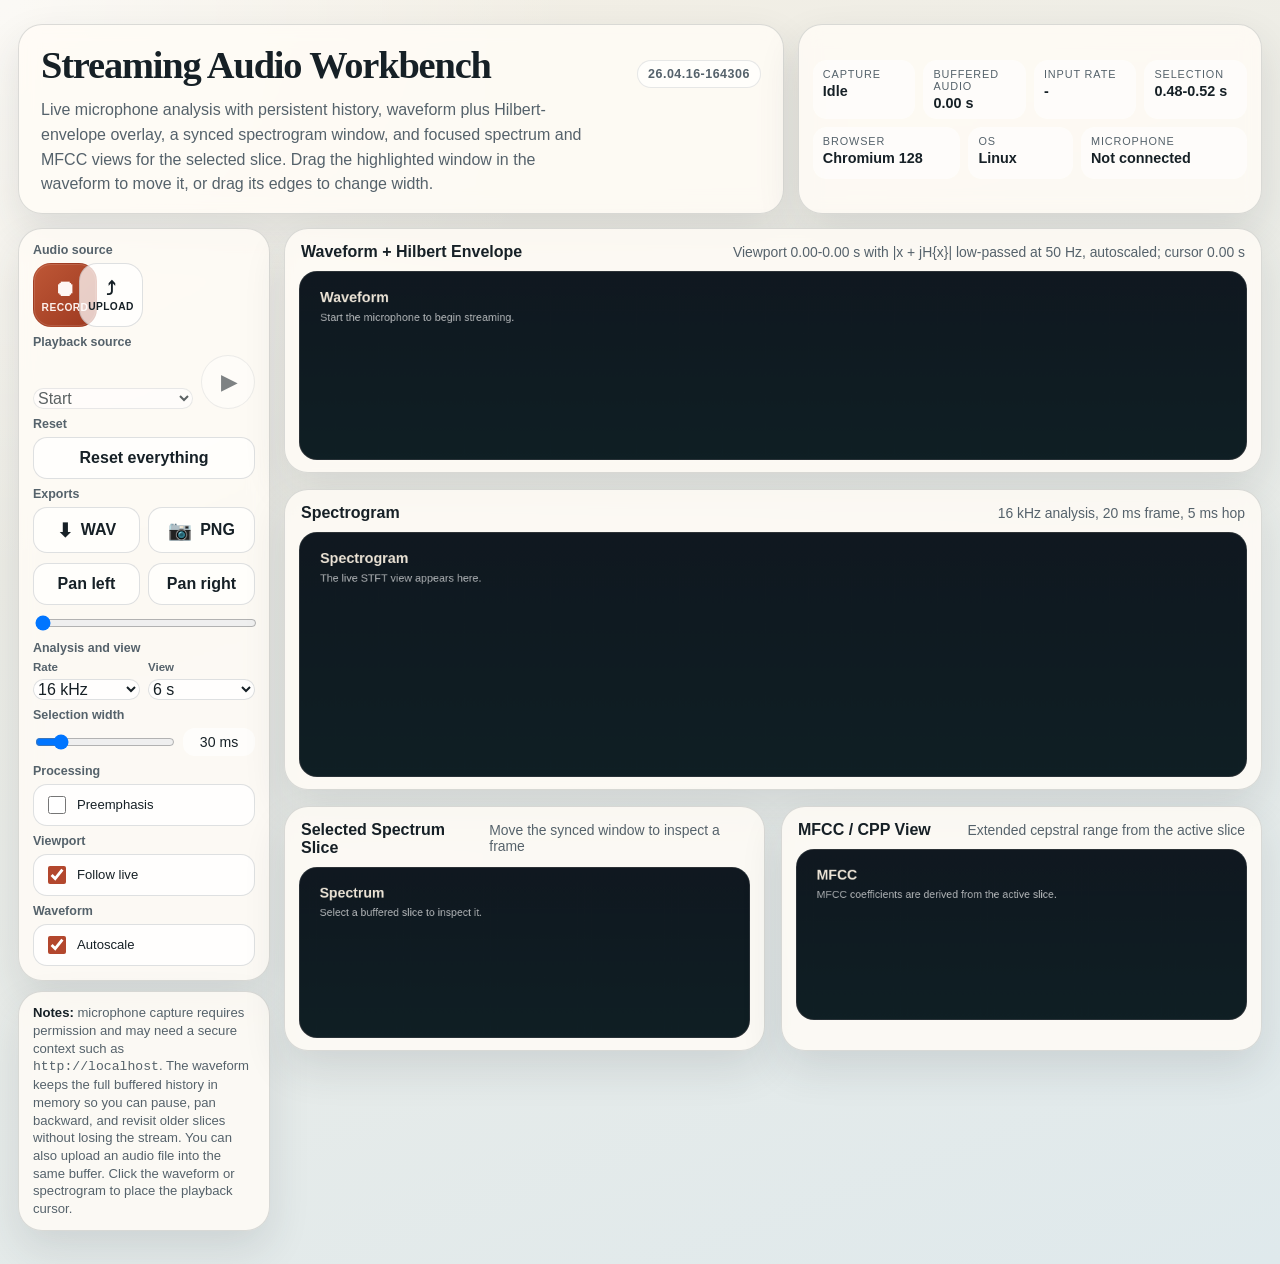
==== commit ae7435bd: "Update workbench checklist and bump calver" ====
--- a/utilities/streaming-audio-workbench/streaming_audio_workbench.html
+++ b/utilities/streaming-audio-workbench/streaming_audio_workbench.html
@@ -305,12 +305,36 @@
         font-size: 1.25rem;
       }
 
+      .icon-with-label {
+        width: 64px;
+        min-width: 64px;
+        min-height: 64px;
+        padding: 8px 6px 7px;
+        border-radius: 18px;
+        flex-direction: column;
+        align-items: center;
+        justify-content: center;
+        gap: 4px;
+      }
+
+      .transport-label {
+        display: block;
+        font-size: 0.64rem;
+        line-height: 1;
+        letter-spacing: 0.04em;
+        text-transform: uppercase;
+      }
+
       .transport-record {
         box-shadow: inset 0 0 0 1px rgba(255, 255, 255, 0.12);
       }
 
       .transport-record .transport-icon {
         font-size: 1.35rem;
+      }
+
+      .transport-record .transport-label {
+        color: rgba(255, 247, 244, 0.96);
       }
 
       .toggle {
@@ -465,7 +489,7 @@
         <article class="panel hero-copy">
           <div class="hero-title-row">
             <h1>Streaming Audio Workbench</h1>
-            <span class="version-badge" id="versionLabel">26.04.16-105133</span>
+            <span class="version-badge" id="versionLabel">26.04.16-164306</span>
           </div>
           <p>
             Live microphone analysis with persistent history, waveform plus Hilbert-envelope
@@ -517,15 +541,16 @@
           <section class="panel controls">
             <div class="control-grid">
               <div class="control">
-                <label>Transport</label>
+                <label>Audio source</label>
                 <div class="transport-row">
                   <button
-                    class="primary transport-button icon-only transport-record"
+                    class="primary transport-button icon-with-label transport-record"
                     id="recordButton"
                     aria-label="Record"
                     title="Record"
                   >
                     <span class="transport-icon" aria-hidden="true">⏺</span>
+                    <span class="transport-label">Record</span>
                   </button>
                   <button
                     class="secondary transport-button icon-only"
@@ -555,28 +580,26 @@
                     <span class="transport-icon" aria-hidden="true">⏹</span>
                   </button>
                   <button
-                    class="secondary transport-button icon-only"
+                    class="secondary transport-button icon-with-label"
                     id="uploadAudioButton"
                     aria-label="Upload audio file"
                     title="Upload audio file"
                   >
                     <span class="transport-icon" aria-hidden="true">⤴</span>
+                    <span class="transport-label">Upload</span>
                   </button>
                 </div>
                 <input id="uploadAudioInput" type="file" accept="audio/*" hidden />
               </div>
               <div class="control">
-                <label>Playback</label>
+                <label for="playbackModeSelect">Playback source</label>
                 <div class="playback-row">
-                  <div class="mini-field">
-                    <span class="mini-label">Source</span>
-                    <select id="playbackModeSelect">
-                      <option value="start">Start</option>
-                      <option value="selection">Selection</option>
-                      <option value="window">Window</option>
-                      <option value="cursor">Cursor</option>
-                    </select>
-                  </div>
+                  <select id="playbackModeSelect">
+                    <option value="start">Start</option>
+                    <option value="selection">Selection</option>
+                    <option value="window">Window</option>
+                    <option value="cursor">Cursor</option>
+                  </select>
                   <div class="playback-actions">
                     <button
                       class="secondary transport-button icon-only"
@@ -736,7 +759,7 @@
     </main>
 
     <script>
-      const buildVersion = "26.04.16-105133";
+      const buildVersion = "26.04.16-164306";
 
       const state = {
         audioContext: null,
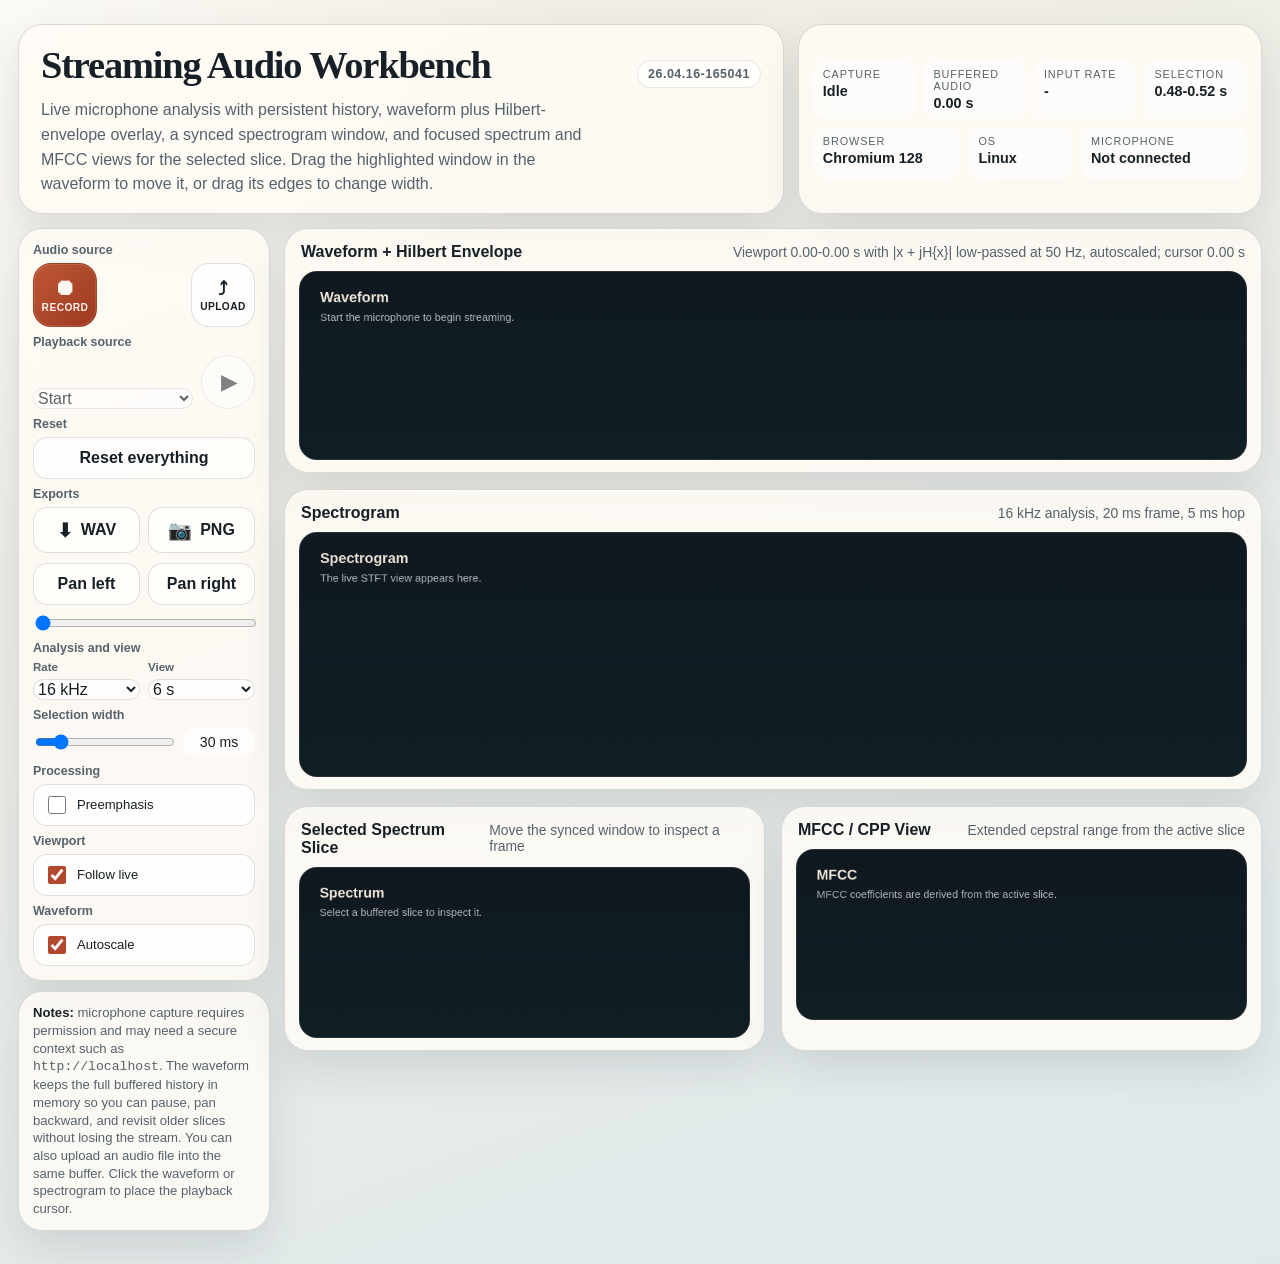
==== commit 9ef8c693: "Separate workbench record and upload controls" ====
--- a/utilities/streaming-audio-workbench/streaming_audio_workbench.html
+++ b/utilities/streaming-audio-workbench/streaming_audio_workbench.html
@@ -252,9 +252,21 @@
 
       .transport-row {
         display: grid;
-        grid-template-columns: repeat(5, minmax(0, 1fr));
+        grid-template-columns: minmax(0, 1fr) auto;
+        gap: 12px;
+        align-items: end;
+      }
+
+      .capture-actions {
+        display: flex;
+        flex-wrap: wrap;
         gap: 8px;
-        justify-items: start;
+        align-items: center;
+      }
+
+      .upload-actions {
+        display: flex;
+        justify-content: flex-end;
       }
 
       .action-row {
@@ -489,7 +501,7 @@
         <article class="panel hero-copy">
           <div class="hero-title-row">
             <h1>Streaming Audio Workbench</h1>
-            <span class="version-badge" id="versionLabel">26.04.16-164306</span>
+            <span class="version-badge" id="versionLabel">26.04.16-165041</span>
           </div>
           <p>
             Live microphone analysis with persistent history, waveform plus Hilbert-envelope
@@ -543,51 +555,55 @@
               <div class="control">
                 <label>Audio source</label>
                 <div class="transport-row">
-                  <button
-                    class="primary transport-button icon-with-label transport-record"
-                    id="recordButton"
-                    aria-label="Record"
-                    title="Record"
-                  >
-                    <span class="transport-icon" aria-hidden="true">⏺</span>
-                    <span class="transport-label">Record</span>
-                  </button>
-                  <button
-                    class="secondary transport-button icon-only"
-                    id="pauseCaptureButton"
-                    aria-label="Pause capture"
-                    title="Pause capture"
-                    hidden
-                  >
-                    <span class="transport-icon" aria-hidden="true">⏸</span>
-                  </button>
-                  <button
-                    class="secondary transport-button icon-only"
-                    id="resumeCaptureButton"
-                    aria-label="Resume capture"
-                    title="Resume capture"
-                    hidden
-                  >
-                    <span class="transport-icon" aria-hidden="true">▶</span>
-                  </button>
-                  <button
-                    class="secondary transport-button icon-only"
-                    id="stopCaptureButton"
-                    aria-label="Stop capture"
-                    title="Stop capture"
-                    hidden
-                  >
-                    <span class="transport-icon" aria-hidden="true">⏹</span>
-                  </button>
-                  <button
-                    class="secondary transport-button icon-with-label"
-                    id="uploadAudioButton"
-                    aria-label="Upload audio file"
-                    title="Upload audio file"
-                  >
-                    <span class="transport-icon" aria-hidden="true">⤴</span>
-                    <span class="transport-label">Upload</span>
-                  </button>
+                  <div class="capture-actions">
+                    <button
+                      class="primary transport-button icon-with-label transport-record"
+                      id="recordButton"
+                      aria-label="Record"
+                      title="Record"
+                    >
+                      <span class="transport-icon" aria-hidden="true">⏺</span>
+                      <span class="transport-label">Record</span>
+                    </button>
+                    <button
+                      class="secondary transport-button icon-only"
+                      id="pauseCaptureButton"
+                      aria-label="Pause capture"
+                      title="Pause capture"
+                      hidden
+                    >
+                      <span class="transport-icon" aria-hidden="true">⏸</span>
+                    </button>
+                    <button
+                      class="secondary transport-button icon-only"
+                      id="resumeCaptureButton"
+                      aria-label="Resume capture"
+                      title="Resume capture"
+                      hidden
+                    >
+                      <span class="transport-icon" aria-hidden="true">▶</span>
+                    </button>
+                    <button
+                      class="secondary transport-button icon-only"
+                      id="stopCaptureButton"
+                      aria-label="Stop capture"
+                      title="Stop capture"
+                      hidden
+                    >
+                      <span class="transport-icon" aria-hidden="true">⏹</span>
+                    </button>
+                  </div>
+                  <div class="upload-actions">
+                    <button
+                      class="secondary transport-button icon-with-label"
+                      id="uploadAudioButton"
+                      aria-label="Upload audio file"
+                      title="Upload audio file"
+                    >
+                      <span class="transport-icon" aria-hidden="true">⤴</span>
+                      <span class="transport-label">Upload</span>
+                    </button>
+                  </div>
                 </div>
                 <input id="uploadAudioInput" type="file" accept="audio/*" hidden />
               </div>
@@ -759,7 +775,7 @@
     </main>
 
     <script>
-      const buildVersion = "26.04.16-164306";
+      const buildVersion = "26.04.16-165041";
 
       const state = {
         audioContext: null,
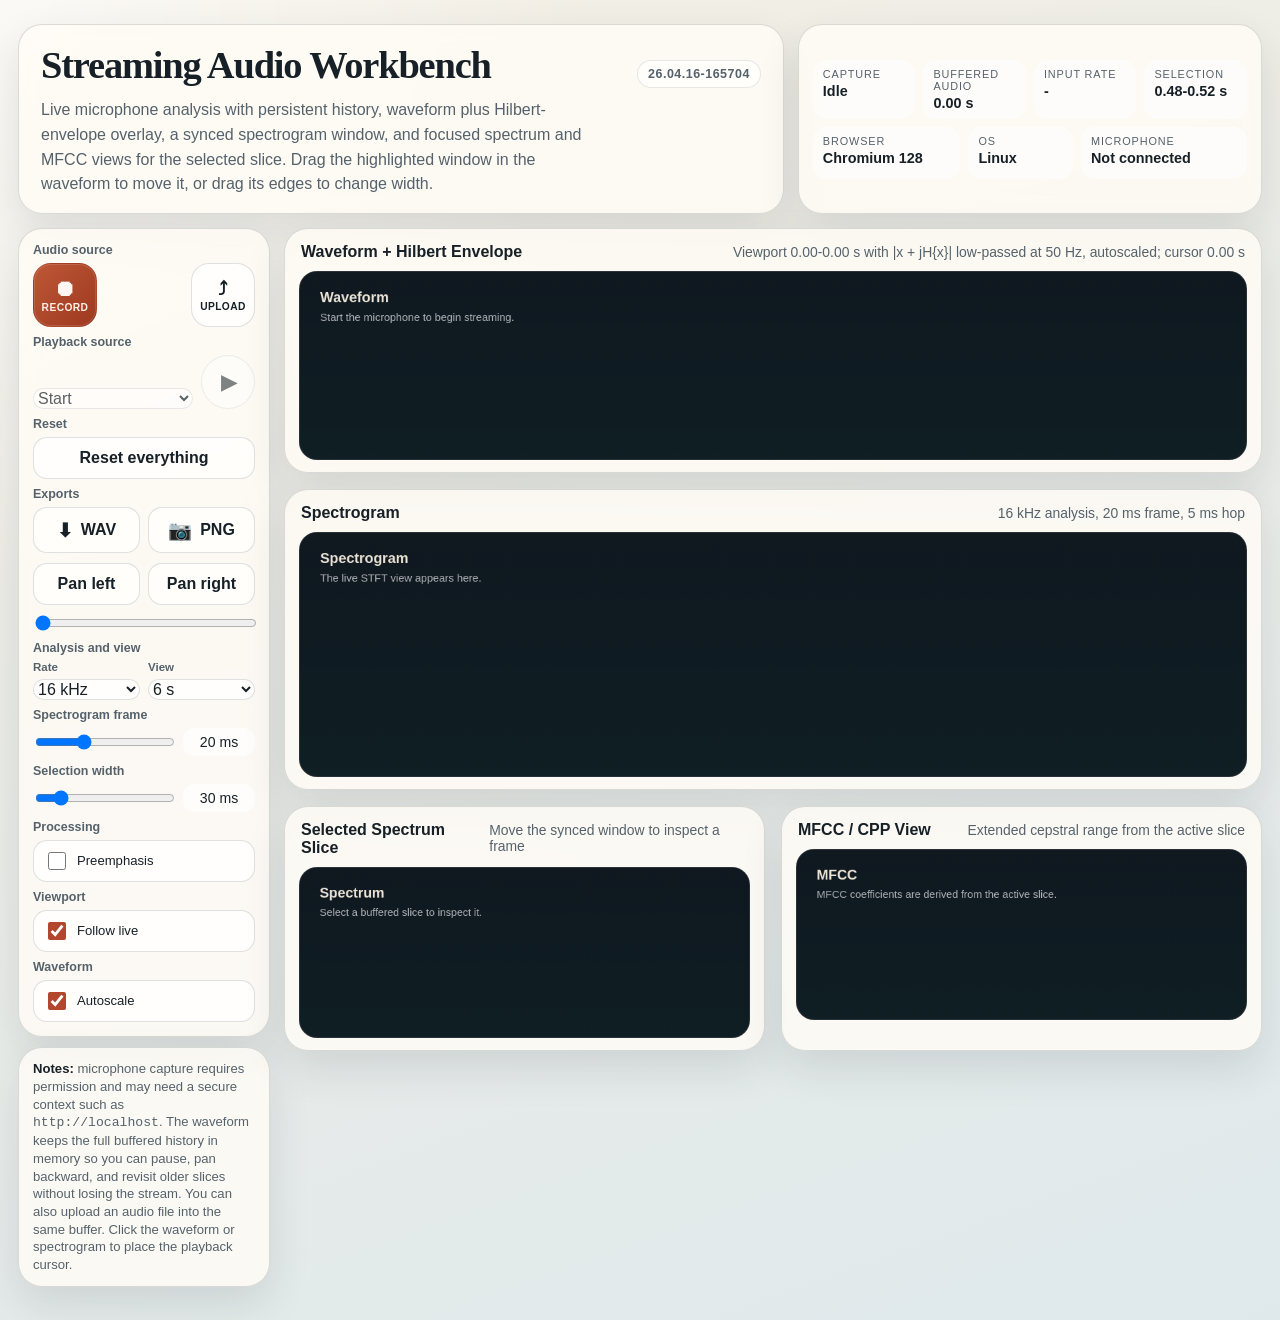
==== commit d64ee327: "Add spectrogram frame slider to workbench" ====
--- a/utilities/streaming-audio-workbench/streaming_audio_workbench.html
+++ b/utilities/streaming-audio-workbench/streaming_audio_workbench.html
@@ -501,7 +501,7 @@
         <article class="panel hero-copy">
           <div class="hero-title-row">
             <h1>Streaming Audio Workbench</h1>
-            <span class="version-badge" id="versionLabel">26.04.16-165041</span>
+            <span class="version-badge" id="versionLabel">26.04.16-165704</span>
           </div>
           <p>
             Live microphone analysis with persistent history, waveform plus Hilbert-envelope
@@ -697,6 +697,13 @@
                 </div>
               </div>
               <div class="control">
+                <label class="range-label" for="spectrogramFrameRange">Spectrogram frame</label>
+                <div class="range-with-output">
+                  <input id="spectrogramFrameRange" type="range" min="5" max="50" step="1" value="20" />
+                  <output class="range-output" id="spectrogramFrameOutput">20 ms</output>
+                </div>
+              </div>
+              <div class="control">
                 <label class="range-label" for="windowWidthRange">Selection width</label>
                 <div class="range-with-output">
                   <input id="windowWidthRange" type="range" min="15" max="120" step="1" value="30" />
@@ -775,7 +782,7 @@
     </main>
 
     <script>
-      const buildVersion = "26.04.16-165041";
+      const buildVersion = "26.04.16-165704";
 
       const state = {
         audioContext: null,
@@ -826,6 +833,8 @@
         saveAudioButton: document.getElementById("saveAudioButton"),
         screenshotButton: document.getElementById("screenshotButton"),
         analysisRateSelect: document.getElementById("analysisRateSelect"),
+        spectrogramFrameRange: document.getElementById("spectrogramFrameRange"),
+        spectrogramFrameOutput: document.getElementById("spectrogramFrameOutput"),
         playbackModeSelect: document.getElementById("playbackModeSelect"),
         preemphasisToggle: document.getElementById("preemphasisToggle"),
         followLiveToggle: document.getElementById("followLiveToggle"),
@@ -1011,14 +1020,28 @@
         elements.windowWidthOutput.textContent = `${Math.round(state.selectionWidthSec * 1000)} ms`;
       }
 
+      function updateSpectrogramFrameOutput() {
+        elements.spectrogramFrameOutput.textContent = `${Math.round(state.spectrogramFrameSec * 1000)} ms`;
+      }
+
+      function setSpectrogramFrameLength(frameSec) {
+        const clampedFrameSec = clamp(frameSec, 0.005, 0.05);
+        state.spectrogramFrameSec = clampedFrameSec;
+        state.spectrogramHopSec = Math.max(0.001, clampedFrameSec / 4);
+        elements.spectrogramFrameRange.value = String(Math.round(clampedFrameSec * 1000));
+        updateSpectrogramFrameOutput();
+      }
+
       function syncControlsToState() {
         elements.analysisRateSelect.value = String(state.analysisRate);
         elements.playbackModeSelect.value = state.playbackMode;
         elements.viewDurationSelect.value = String(state.viewDurationSec);
+        elements.spectrogramFrameRange.value = String(Math.round(state.spectrogramFrameSec * 1000));
         elements.windowWidthRange.value = String(Math.round(state.selectionWidthSec * 1000));
         elements.preemphasisToggle.checked = state.usePreemphasis;
         elements.followLiveToggle.checked = state.followLive;
         elements.waveformAutoscaleToggle.checked = state.waveformAutoScale;
+        updateSpectrogramFrameOutput();
         updateWindowWidthOutput();
       }
 
@@ -2624,8 +2647,7 @@
         state.viewportStartSec = 0.0;
         state.selectionCenterSec = 0.015;
         state.selectionWidthSec = 0.03;
-        state.spectrogramFrameSec = 0.02;
-        state.spectrogramHopSec = 0.005;
+        setSpectrogramFrameLength(0.02);
         state.hilbertEnvelopeCutoffHz = 50;
         state.followLive = true;
         state.usePreemphasis = false;
@@ -2841,6 +2863,10 @@
         }
         syncSelectionToViewport();
         updatePanSlider();
+        scheduleRender();
+      });
+      elements.spectrogramFrameRange.addEventListener("input", (event) => {
+        setSpectrogramFrameLength(Number(event.target.value) / 1000);
         scheduleRender();
       });
       elements.windowWidthRange.addEventListener("input", (event) => {
@@ -2877,6 +2903,7 @@
       elements.waveformCanvas.addEventListener("pointercancel", handleWaveformPointerUp);
       elements.spectrogramCanvas.addEventListener("pointerdown", handleSpectrogramPointerDown);
 
+      setSpectrogramFrameLength(state.spectrogramFrameSec);
       syncControlsToState();
       updateEnvironmentInfo();
       refreshMicrophoneLabel();
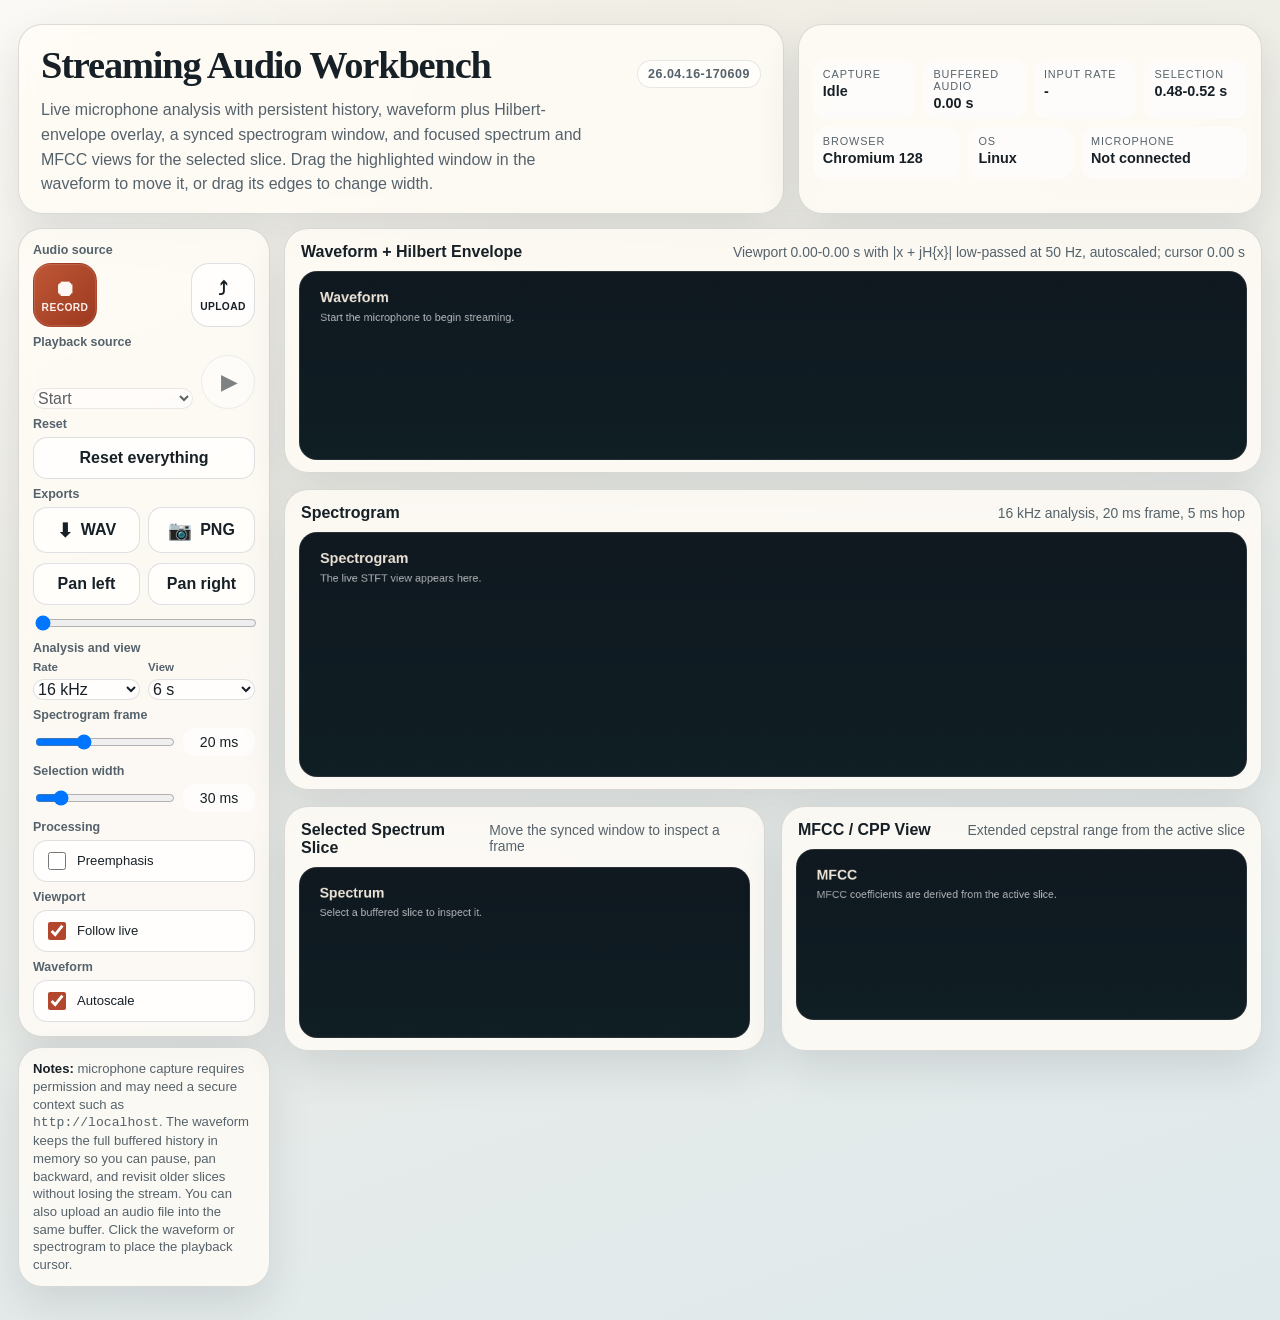
==== commit 4f2b01b7: "Refine workbench cursor and selection interactions" ====
--- a/utilities/streaming-audio-workbench/streaming_audio_workbench.html
+++ b/utilities/streaming-audio-workbench/streaming_audio_workbench.html
@@ -501,7 +501,7 @@
         <article class="panel hero-copy">
           <div class="hero-title-row">
             <h1>Streaming Audio Workbench</h1>
-            <span class="version-badge" id="versionLabel">26.04.16-165704</span>
+            <span class="version-badge" id="versionLabel">26.04.16-170609</span>
           </div>
           <p>
             Live microphone analysis with persistent history, waveform plus Hilbert-envelope
@@ -782,7 +782,7 @@
     </main>
 
     <script>
-      const buildVersion = "26.04.16-165704";
+      const buildVersion = "26.04.16-170609";
 
       const state = {
         audioContext: null,
@@ -2681,52 +2681,101 @@
         return viewport.start + ratio * viewport.duration;
       }
 
-      function handleWaveformPointerDown(event) {
-        if (!state.totalSamples) {
-          return;
-        }
-        const canvas = elements.waveformCanvas;
+      function getSelectionPointerInteraction(canvas, clientX) {
         const rect = canvas.getBoundingClientRect();
-        const x = event.clientX - rect.left;
-        const pointerTime = timeAtCanvasX(canvas, event.clientX);
-        state.playCursorSec = pointerTime;
+        const x = clientX - rect.left;
+        const pointerTime = timeAtCanvasX(canvas, clientX);
         const selection = getSelectionBounds();
         const viewport = getViewportBounds();
         const leftX = ((selection.start - viewport.start) / viewport.duration) * rect.width;
         const rightX = ((selection.end - viewport.start) / viewport.duration) * rect.width;
         const edgeThreshold = 22;
+        const cursorX = ((state.playCursorSec - viewport.start) / viewport.duration) * rect.width;
+        const cursorThreshold = 14;
 
         if (Math.abs(x - leftX) <= edgeThreshold) {
-          state.dragState = { mode: "resize-left" };
-        } else if (Math.abs(x - rightX) <= edgeThreshold) {
-          state.dragState = { mode: "resize-right" };
-        } else if (x >= leftX && x <= rightX) {
-          state.dragState = {
+          return { mode: "resize-left", offsetSec: 0, pointerTime, plainClick: false };
+        }
+        if (Math.abs(x - rightX) <= edgeThreshold) {
+          return { mode: "resize-right", offsetSec: 0, pointerTime, plainClick: false };
+        }
+        if (
+          state.playCursorSec >= viewport.start &&
+          state.playCursorSec <= viewport.end &&
+          Math.abs(x - cursorX) <= cursorThreshold
+        ) {
+          return {
+            mode: "move-cursor",
+            offsetSec: pointerTime - state.playCursorSec,
+            centerOffsetSec: state.selectionCenterSec - state.playCursorSec,
+            pointerTime,
+            plainClick: false,
+          };
+        }
+        if (x >= leftX && x <= rightX) {
+          return {
             mode: "move",
             offsetSec: pointerTime - state.selectionCenterSec,
+            cursorOffsetSec: state.playCursorSec - state.selectionCenterSec,
+            pointerTime,
+            plainClick: false,
           };
-        } else {
-          state.dragState = { mode: "move", offsetSec: 0 };
-          state.selectionCenterSec = timeAtCanvasX(canvas, event.clientX);
+        }
+        return { mode: "move", offsetSec: 0, pointerTime, plainClick: true };
+      }
+
+      function beginSelectionDrag(canvas, event) {
+        if (!state.totalSamples) {
+          return;
+        }
+        const interaction = getSelectionPointerInteraction(canvas, event.clientX);
+        state.dragState = {
+          mode: interaction.mode,
+          offsetSec: interaction.offsetSec,
+          canvasId: canvas.id,
+          centerOffsetSec: interaction.centerOffsetSec ?? 0,
+          cursorOffsetSec: interaction.cursorOffsetSec ?? 0,
+          startClientX: event.clientX,
+          startPointerTime: interaction.pointerTime,
+          moved: false,
+        };
+
+        if (interaction.plainClick) {
+          state.playCursorSec = interaction.pointerTime;
+          state.selectionCenterSec = interaction.pointerTime;
+          state.dragState = null;
+          syncSelectionToViewport();
+          updateStatus();
+          scheduleRender();
+          return;
         }
 
         state.followLive = false;
         elements.followLiveToggle.checked = false;
         syncSelectionToViewport();
         canvas.setPointerCapture(event.pointerId);
+        updateStatus();
         scheduleRender();
       }
 
-      function handleWaveformPointerMove(event) {
-        if (!state.dragState) {
+      function updateSelectionDrag(canvas, event) {
+        if (!state.dragState || state.dragState.canvasId !== canvas.id) {
           return;
         }
-        const pointerTime = timeAtCanvasX(elements.waveformCanvas, event.clientX);
+        const movedPixels = Math.abs(event.clientX - state.dragState.startClientX);
+        if (movedPixels > 4) {
+          state.dragState.moved = true;
+        }
+        const pointerTime = timeAtCanvasX(canvas, event.clientX);
         const minWidth = 0.015;
         const selection = getSelectionBounds();
 
         if (state.dragState.mode === "move") {
           state.selectionCenterSec = pointerTime - state.dragState.offsetSec;
+          state.playCursorSec = state.selectionCenterSec + state.dragState.cursorOffsetSec;
+        } else if (state.dragState.mode === "move-cursor") {
+          state.playCursorSec = pointerTime - state.dragState.offsetSec;
+          state.selectionCenterSec = state.playCursorSec + state.dragState.centerOffsetSec;
         } else if (state.dragState.mode === "resize-left") {
           const newStart = clamp(pointerTime, state.viewportStartSec, selection.end - minWidth);
           state.selectionCenterSec = (newStart + selection.end) / 2;
@@ -2745,25 +2794,46 @@
         scheduleRender();
       }
 
+      function endSelectionDrag(canvas, event) {
+        if (!state.dragState || state.dragState.canvasId !== canvas.id) {
+          return;
+        }
+        if (state.dragState.mode === "move" && !state.dragState.moved) {
+          const pointerTime = timeAtCanvasX(canvas, event.clientX);
+          state.playCursorSec = pointerTime;
+          state.selectionCenterSec = pointerTime;
+          syncSelectionToViewport();
+          updateStatus();
+          scheduleRender();
+        }
+        if (canvas.hasPointerCapture && canvas.hasPointerCapture(event.pointerId)) {
+          canvas.releasePointerCapture(event.pointerId);
+        }
+        state.dragState = null;
+      }
+
+      function handleWaveformPointerDown(event) {
+        beginSelectionDrag(elements.waveformCanvas, event);
+      }
+
+      function handleWaveformPointerMove(event) {
+        updateSelectionDrag(elements.waveformCanvas, event);
+      }
+
       function handleWaveformPointerUp(event) {
-        if (!state.dragState) {
-          return;
-        }
-        elements.waveformCanvas.releasePointerCapture(event.pointerId);
-        state.dragState = null;
+        endSelectionDrag(elements.waveformCanvas, event);
       }
 
       function handleSpectrogramPointerDown(event) {
-        if (!state.totalSamples) {
-          return;
-        }
-        state.followLive = false;
-        elements.followLiveToggle.checked = false;
-        state.playCursorSec = timeAtCanvasX(elements.spectrogramCanvas, event.clientX);
-        state.selectionCenterSec = state.playCursorSec;
-        syncSelectionToViewport();
-        updateStatus();
-        scheduleRender();
+        beginSelectionDrag(elements.spectrogramCanvas, event);
+      }
+
+      function handleSpectrogramPointerMove(event) {
+        updateSelectionDrag(elements.spectrogramCanvas, event);
+      }
+
+      function handleSpectrogramPointerUp(event) {
+        endSelectionDrag(elements.spectrogramCanvas, event);
       }
 
       async function renderAll() {
@@ -2902,6 +2972,9 @@
       elements.waveformCanvas.addEventListener("pointerup", handleWaveformPointerUp);
       elements.waveformCanvas.addEventListener("pointercancel", handleWaveformPointerUp);
       elements.spectrogramCanvas.addEventListener("pointerdown", handleSpectrogramPointerDown);
+      elements.spectrogramCanvas.addEventListener("pointermove", handleSpectrogramPointerMove);
+      elements.spectrogramCanvas.addEventListener("pointerup", handleSpectrogramPointerUp);
+      elements.spectrogramCanvas.addEventListener("pointercancel", handleSpectrogramPointerUp);
 
       setSpectrogramFrameLength(state.spectrogramFrameSec);
       syncControlsToState();
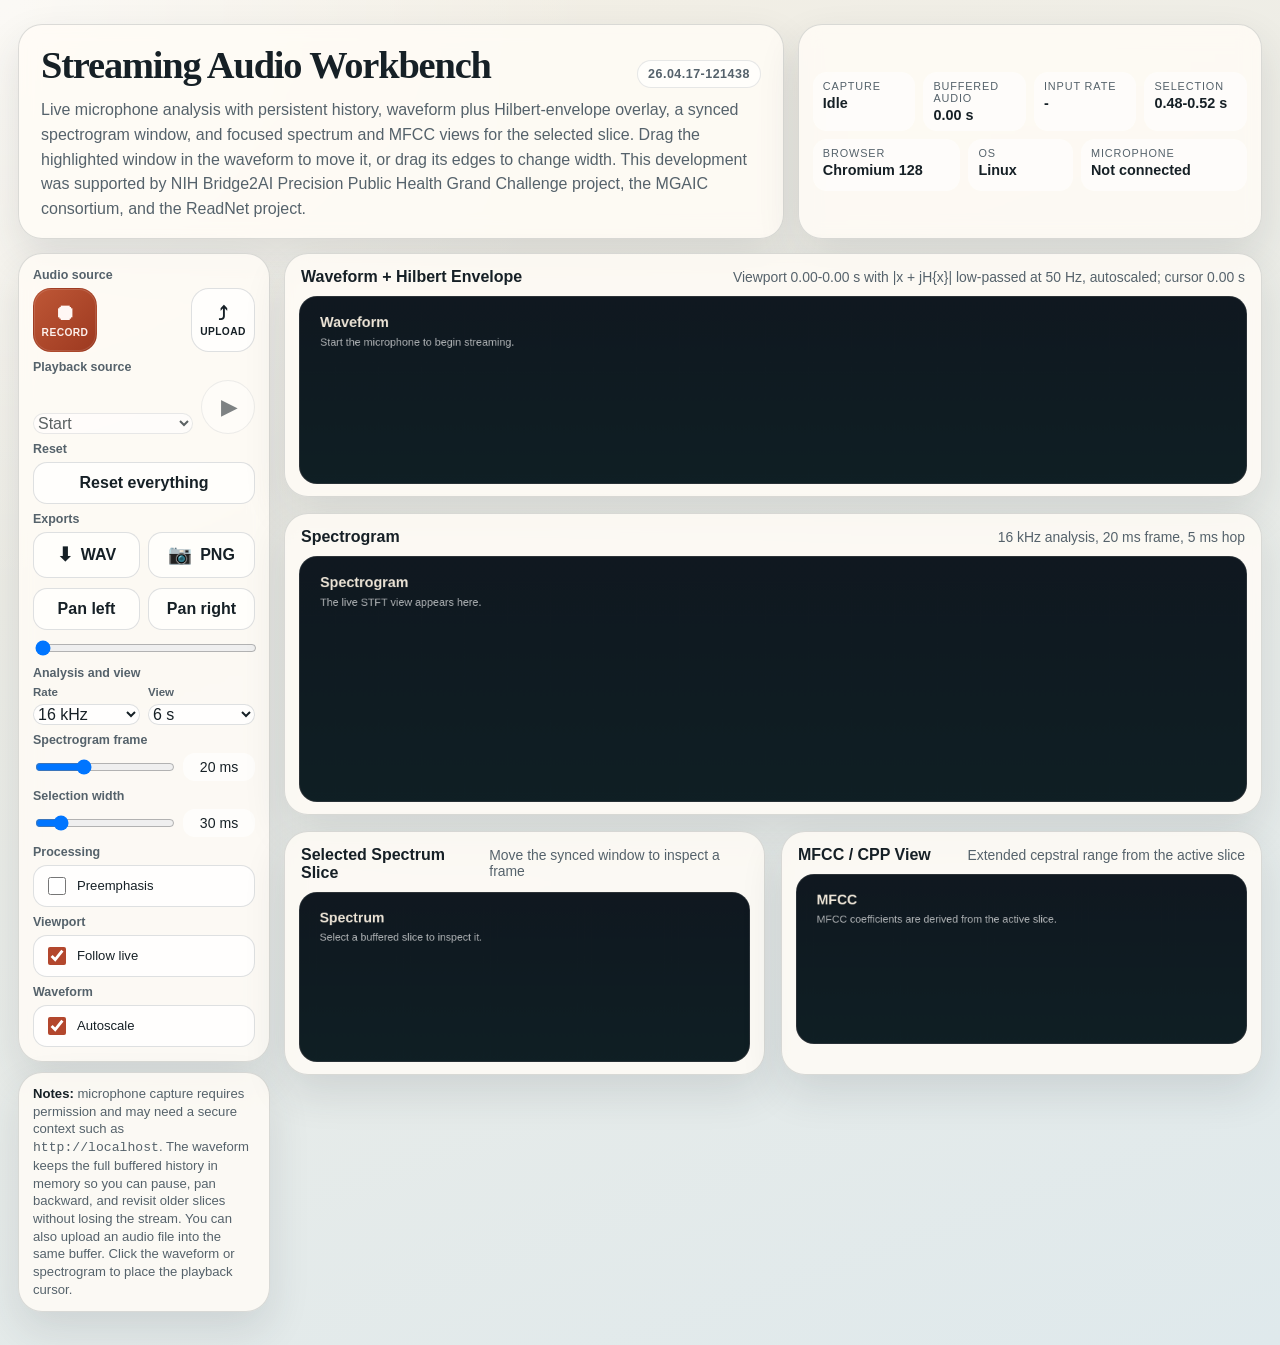
==== commit e12314c8: "Update workbench hero credit and layout" ====
--- a/utilities/streaming-audio-workbench/streaming_audio_workbench.html
+++ b/utilities/streaming-audio-workbench/streaming_audio_workbench.html
@@ -92,7 +92,6 @@
 
       .hero-copy p {
         margin: 0;
-        max-width: 62ch;
         color: var(--muted);
         line-height: 1.55;
       }
@@ -501,13 +500,14 @@
         <article class="panel hero-copy">
           <div class="hero-title-row">
             <h1>Streaming Audio Workbench</h1>
-            <span class="version-badge" id="versionLabel">26.04.16-170609</span>
+            <span class="version-badge" id="versionLabel">26.04.17-121438</span>
           </div>
           <p>
             Live microphone analysis with persistent history, waveform plus Hilbert-envelope
             overlay, a synced spectrogram window, and focused spectrum and MFCC views for the
             selected slice. Drag the highlighted window in the waveform to move it, or drag its
-            edges to change width.
+            edges to change width. This development was supported by NIH Bridge2AI Precision
+            Public Health Grand Challenge project, the MGAIC consortium, and the ReadNet project.
           </p>
         </article>
         <aside class="panel status-card">
@@ -782,7 +782,7 @@
     </main>
 
     <script>
-      const buildVersion = "26.04.16-170609";
+      const buildVersion = "26.04.17-121438";
 
       const state = {
         audioContext: null,
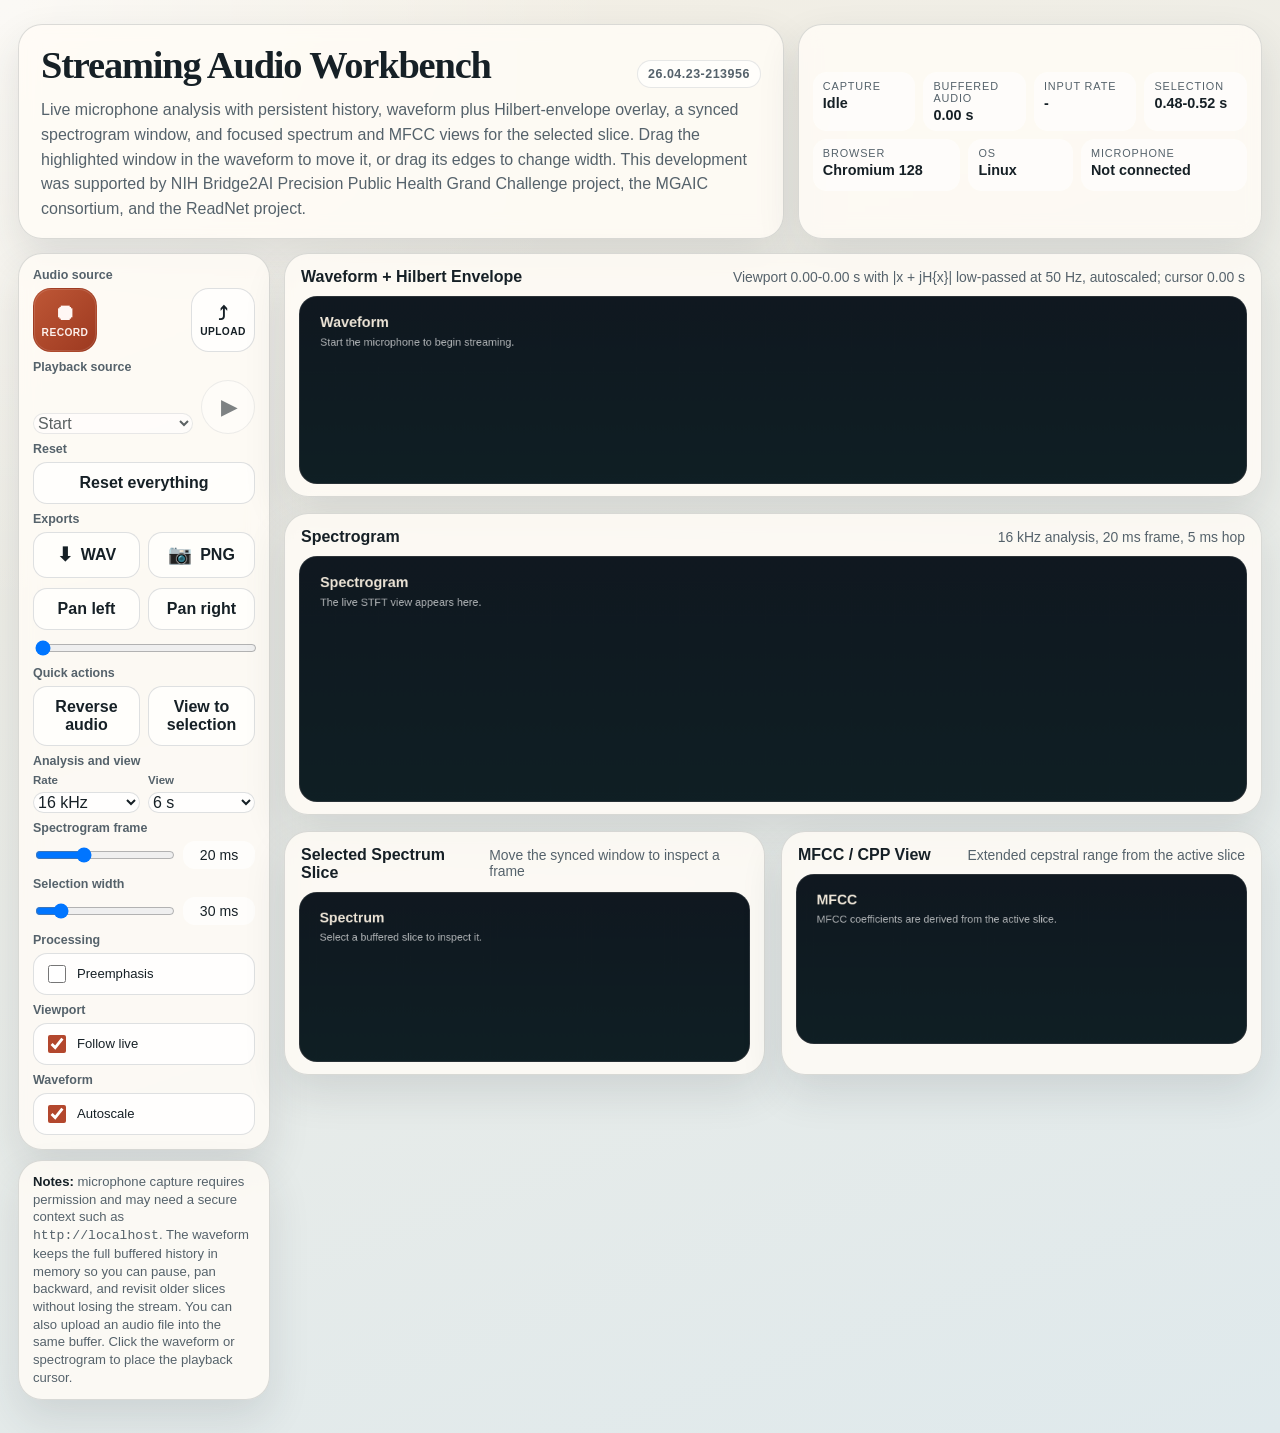
==== commit 9c20b8ae: "Add workbench reverse and zoom quick actions" ====
--- a/utilities/streaming-audio-workbench/streaming_audio_workbench.html
+++ b/utilities/streaming-audio-workbench/streaming_audio_workbench.html
@@ -500,7 +500,7 @@
         <article class="panel hero-copy">
           <div class="hero-title-row">
             <h1>Streaming Audio Workbench</h1>
-            <span class="version-badge" id="versionLabel">26.04.17-121438</span>
+            <span class="version-badge" id="versionLabel">26.04.23-213956</span>
           </div>
           <p>
             Live microphone analysis with persistent history, waveform plus Hilbert-envelope
@@ -673,6 +673,13 @@
                 <input id="panSlider" type="range" min="0" max="0" step="0.01" value="0" />
               </div>
               <div class="control">
+                <label>Quick actions</label>
+                <div class="action-row">
+                  <button class="secondary" id="reverseAudioButton">Reverse audio</button>
+                  <button class="secondary" id="viewToSelectionButton">View to selection</button>
+                </div>
+              </div>
+              <div class="control">
                 <label>Analysis and view</label>
                 <div class="split-row">
                   <div class="mini-field">
@@ -782,7 +789,7 @@
     </main>
 
     <script>
-      const buildVersion = "26.04.17-121438";
+      const buildVersion = "26.04.23-213956";
 
       const state = {
         audioContext: null,
@@ -832,6 +839,8 @@
         resetButton: document.getElementById("resetButton"),
         saveAudioButton: document.getElementById("saveAudioButton"),
         screenshotButton: document.getElementById("screenshotButton"),
+        reverseAudioButton: document.getElementById("reverseAudioButton"),
+        viewToSelectionButton: document.getElementById("viewToSelectionButton"),
         analysisRateSelect: document.getElementById("analysisRateSelect"),
         spectrogramFrameRange: document.getElementById("spectrogramFrameRange"),
         spectrogramFrameOutput: document.getElementById("spectrogramFrameOutput"),
@@ -1032,10 +1041,42 @@
         updateSpectrogramFrameOutput();
       }
 
+      function formatViewDurationLabel(durationSec) {
+        if (durationSec < 1) {
+          return `Selection (${Math.round(durationSec * 1000)} ms)`;
+        }
+        return `Selection (${durationSec.toFixed(durationSec < 10 ? 2 : 1)} s)`;
+      }
+
+      function syncViewDurationControlValue() {
+        const desiredValue = String(state.viewDurationSec);
+        let customOption = elements.viewDurationSelect.querySelector('option[data-custom-view="true"]');
+        const hasBuiltInMatch = Array.from(elements.viewDurationSelect.options).some(
+          (option) => option.value === desiredValue && option.dataset.customView !== "true",
+        );
+
+        if (hasBuiltInMatch) {
+          if (customOption) {
+            customOption.remove();
+          }
+          elements.viewDurationSelect.value = desiredValue;
+          return;
+        }
+
+        if (!customOption) {
+          customOption = document.createElement("option");
+          customOption.dataset.customView = "true";
+          elements.viewDurationSelect.appendChild(customOption);
+        }
+        customOption.value = desiredValue;
+        customOption.textContent = formatViewDurationLabel(state.viewDurationSec);
+        elements.viewDurationSelect.value = desiredValue;
+      }
+
       function syncControlsToState() {
         elements.analysisRateSelect.value = String(state.analysisRate);
         elements.playbackModeSelect.value = state.playbackMode;
-        elements.viewDurationSelect.value = String(state.viewDurationSec);
+        syncViewDurationControlValue();
         elements.spectrogramFrameRange.value = String(Math.round(state.spectrogramFrameSec * 1000));
         elements.windowWidthRange.value = String(Math.round(state.selectionWidthSec * 1000));
         elements.preemphasisToggle.checked = state.usePreemphasis;
@@ -1223,6 +1264,58 @@
           mono[sampleIndex] *= scale;
         }
         return mono;
+      }
+
+      async function reverseBufferedAudio() {
+        if (!state.totalSamples || !state.inputSampleRate) {
+          alert("There is no buffered audio to reverse yet.");
+          return;
+        }
+
+        await stopPlayback();
+        if (state.isStarted) {
+          await stopCapture();
+        }
+
+        const forward = extractSamples(0, state.totalSamples);
+        const reversed = new Float32Array(forward.length);
+        for (let index = 0; index < forward.length; index += 1) {
+          reversed[index] = forward[forward.length - 1 - index];
+        }
+
+        state.chunks = [reversed];
+        state.totalSamples = reversed.length;
+        state.viewportStartSec = 0.0;
+        state.playCursorSec = 0.0;
+        state.selectionCenterSec = state.selectionWidthSec / 2;
+        state.followLive = false;
+        elements.followLiveToggle.checked = false;
+
+        syncSelectionToViewport();
+        syncControlsToState();
+        updatePanSlider();
+        updateStatus();
+        scheduleRender();
+      }
+
+      function setViewToSelection() {
+        const totalDuration = totalDurationSec();
+        if (!totalDuration) {
+          alert("There is no buffered audio to zoom yet.");
+          return;
+        }
+
+        const selection = getSelectionBounds();
+        state.followLive = false;
+        elements.followLiveToggle.checked = false;
+        state.viewDurationSec = Math.max(0.015, selection.end - selection.start);
+        state.viewportStartSec = clamp(selection.start, 0, Math.max(0, totalDuration - state.viewDurationSec));
+
+        syncSelectionToViewport();
+        syncControlsToState();
+        updatePanSlider();
+        updateStatus();
+        scheduleRender();
       }
 
       async function stopPlayback() {
@@ -2918,6 +3011,8 @@
       elements.resetButton.addEventListener("click", resetEverything);
       elements.saveAudioButton.addEventListener("click", exportBufferedAudioAsWav);
       elements.screenshotButton.addEventListener("click", capturePageScreenshot);
+      elements.reverseAudioButton.addEventListener("click", reverseBufferedAudio);
+      elements.viewToSelectionButton.addEventListener("click", setViewToSelection);
       elements.analysisRateSelect.addEventListener("change", (event) => {
         state.analysisRate = event.target.value;
         scheduleRender();
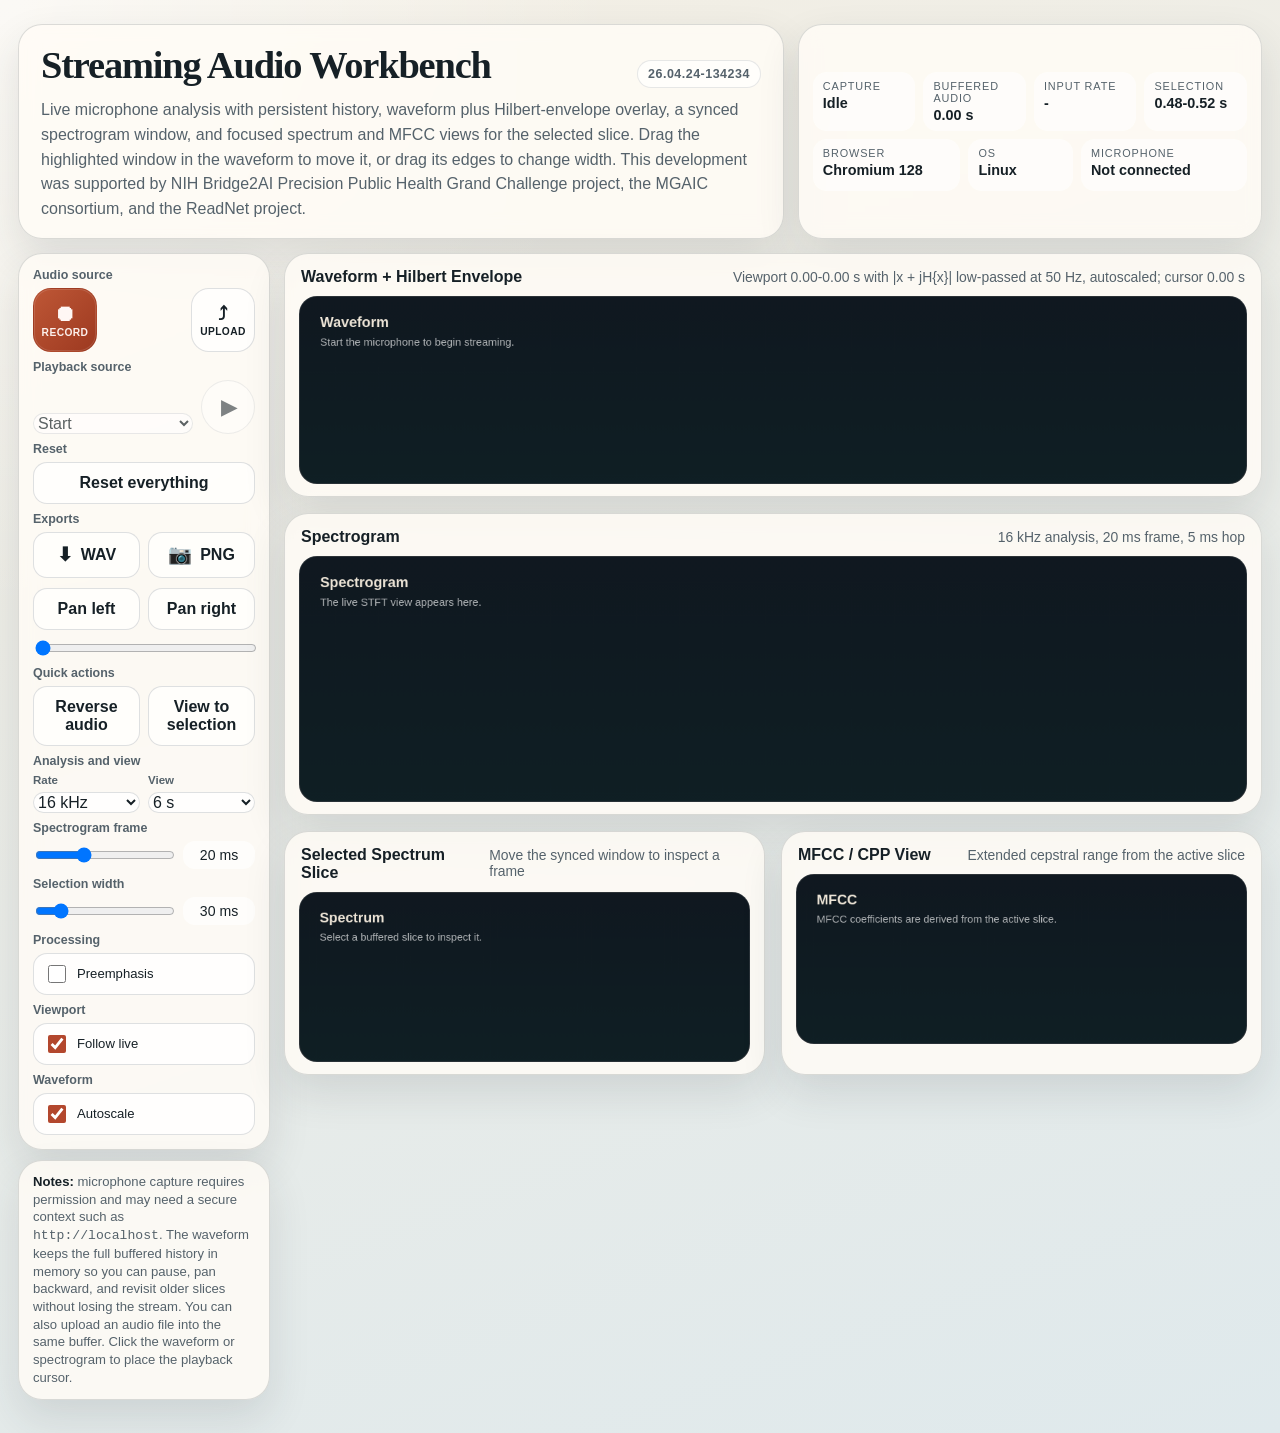
==== commit e9ebe62a: "Add full-collection view option to workbench" ====
--- a/utilities/streaming-audio-workbench/streaming_audio_workbench.html
+++ b/utilities/streaming-audio-workbench/streaming_audio_workbench.html
@@ -500,7 +500,7 @@
         <article class="panel hero-copy">
           <div class="hero-title-row">
             <h1>Streaming Audio Workbench</h1>
-            <span class="version-badge" id="versionLabel">26.04.23-213956</span>
+            <span class="version-badge" id="versionLabel">26.04.24-134234</span>
           </div>
           <p>
             Live microphone analysis with persistent history, waveform plus Hilbert-envelope
@@ -694,6 +694,7 @@
                   <div class="mini-field">
                     <span class="mini-label">View</span>
                     <select id="viewDurationSelect">
+                      <option value="all">All</option>
                       <option value="2">2 s</option>
                       <option value="4">4 s</option>
                       <option value="6" selected>6 s</option>
@@ -789,7 +790,7 @@
     </main>
 
     <script>
-      const buildVersion = "26.04.23-213956";
+      const buildVersion = "26.04.24-134234";
 
       const state = {
         audioContext: null,
@@ -809,6 +810,7 @@
         totalSamples: 0,
         analysisRate: "16000",
         playbackMode: "start",
+        viewMode: "preset",
         viewDurationSec: 6.0,
         viewportStartSec: 0.0,
         playCursorSec: 0.0,
@@ -968,8 +970,9 @@
 
       function getViewportBounds() {
         const totalDuration = totalDurationSec();
-        const start = clamp(state.viewportStartSec, 0, Math.max(0, totalDuration - state.viewDurationSec));
-        const end = Math.min(totalDuration, start + state.viewDurationSec);
+        const viewDurationSec = getCurrentViewDurationSec();
+        const start = clamp(state.viewportStartSec, 0, Math.max(0, totalDuration - viewDurationSec));
+        const end = Math.min(totalDuration, start + viewDurationSec);
         return {
           start,
           end,
@@ -1048,7 +1051,23 @@
         return `Selection (${durationSec.toFixed(durationSec < 10 ? 2 : 1)} s)`;
       }
 
+      function getCurrentViewDurationSec() {
+        if (state.viewMode === "all") {
+          return Math.max(0.015, totalDurationSec() || state.viewDurationSec);
+        }
+        return state.viewDurationSec;
+      }
+
       function syncViewDurationControlValue() {
+        if (state.viewMode === "all") {
+          const customOption = elements.viewDurationSelect.querySelector('option[data-custom-view="true"]');
+          if (customOption) {
+            customOption.remove();
+          }
+          elements.viewDurationSelect.value = "all";
+          return;
+        }
+
         const desiredValue = String(state.viewDurationSec);
         let customOption = elements.viewDurationSelect.querySelector('option[data-custom-view="true"]');
         const hasBuiltInMatch = Array.from(elements.viewDurationSelect.options).some(
@@ -1088,6 +1107,7 @@
 
       function syncSelectionToViewport() {
         const totalDuration = totalDurationSec();
+        const viewDurationSec = getCurrentViewDurationSec();
         if (totalDuration <= 0) {
           state.viewportStartSec = 0.0;
           state.playCursorSec = 0.0;
@@ -1095,9 +1115,9 @@
           return;
         }
 
-        const viewportMaxStart = Math.max(0, totalDuration - state.viewDurationSec);
+        const viewportMaxStart = Math.max(0, totalDuration - viewDurationSec);
         state.viewportStartSec = clamp(state.viewportStartSec, 0, viewportMaxStart);
-        const viewportEnd = Math.min(totalDuration, state.viewportStartSec + state.viewDurationSec);
+        const viewportEnd = Math.min(totalDuration, state.viewportStartSec + viewDurationSec);
         const minCenter = state.viewportStartSec + state.selectionWidthSec / 2;
         const maxCenter = Math.max(minCenter, viewportEnd - state.selectionWidthSec / 2);
         state.selectionCenterSec = clamp(state.selectionCenterSec, minCenter, maxCenter);
@@ -1105,7 +1125,7 @@
       }
 
       function updatePanSlider() {
-        const maxStart = Math.max(0, totalDurationSec() - state.viewDurationSec);
+        const maxStart = Math.max(0, totalDurationSec() - getCurrentViewDurationSec());
         elements.panSlider.max = maxStart.toFixed(3);
         elements.panSlider.value = clamp(state.viewportStartSec, 0, maxStart).toFixed(3);
       }
@@ -1115,7 +1135,7 @@
         elements.followLiveToggle.checked = enabled;
         if (enabled) {
           const totalDuration = totalDurationSec();
-          state.viewportStartSec = Math.max(0, totalDuration - state.viewDurationSec);
+          state.viewportStartSec = Math.max(0, totalDuration - getCurrentViewDurationSec());
           syncSelectionToViewport();
         }
         updatePanSlider();
@@ -1308,8 +1328,28 @@
         const selection = getSelectionBounds();
         state.followLive = false;
         elements.followLiveToggle.checked = false;
+        state.viewMode = "selection";
         state.viewDurationSec = Math.max(0.015, selection.end - selection.start);
         state.viewportStartSec = clamp(selection.start, 0, Math.max(0, totalDuration - state.viewDurationSec));
+
+        syncSelectionToViewport();
+        syncControlsToState();
+        updatePanSlider();
+        updateStatus();
+        scheduleRender();
+      }
+
+      function setViewToAll() {
+        const totalDuration = totalDurationSec();
+        if (!totalDuration) {
+          alert("There is no buffered audio to show yet.");
+          return;
+        }
+
+        state.followLive = false;
+        elements.followLiveToggle.checked = false;
+        state.viewMode = "all";
+        state.viewportStartSec = 0.0;
 
         syncSelectionToViewport();
         syncControlsToState();
@@ -2736,6 +2776,7 @@
         state.chunks = [];
         state.totalSamples = 0;
         state.analysisRate = "16000";
+        state.viewMode = "preset";
         state.viewDurationSec = 6.0;
         state.viewportStartSec = 0.0;
         state.selectionCenterSec = 0.015;
@@ -2758,7 +2799,7 @@
       }
 
       function panBy(deltaSec) {
-        const maxStart = Math.max(0, totalDurationSec() - state.viewDurationSec);
+        const maxStart = Math.max(0, totalDurationSec() - getCurrentViewDurationSec());
         state.viewportStartSec = clamp(state.viewportStartSec + deltaSec, 0, maxStart);
         state.followLive = false;
         elements.followLiveToggle.checked = false;
@@ -3022,11 +3063,17 @@
         scheduleRender();
       });
       elements.viewDurationSelect.addEventListener("change", (event) => {
+        if (event.target.value === "all") {
+          setViewToAll();
+          return;
+        }
+        state.viewMode = "preset";
         state.viewDurationSec = Number(event.target.value);
         if (state.followLive) {
-          state.viewportStartSec = Math.max(0, totalDurationSec() - state.viewDurationSec);
+          state.viewportStartSec = Math.max(0, totalDurationSec() - getCurrentViewDurationSec());
         }
         syncSelectionToViewport();
+        syncControlsToState();
         updatePanSlider();
         scheduleRender();
       });
@@ -3059,8 +3106,8 @@
         syncSelectionToViewport();
         scheduleRender();
       });
-      elements.panLeftButton.addEventListener("click", () => panBy(-state.viewDurationSec * 0.35));
-      elements.panRightButton.addEventListener("click", () => panBy(state.viewDurationSec * 0.35));
+      elements.panLeftButton.addEventListener("click", () => panBy(-getCurrentViewDurationSec() * 0.35));
+      elements.panRightButton.addEventListener("click", () => panBy(getCurrentViewDurationSec() * 0.35));
 
       elements.waveformCanvas.addEventListener("pointerdown", handleWaveformPointerDown);
       elements.waveformCanvas.addEventListener("pointermove", handleWaveformPointerMove);
